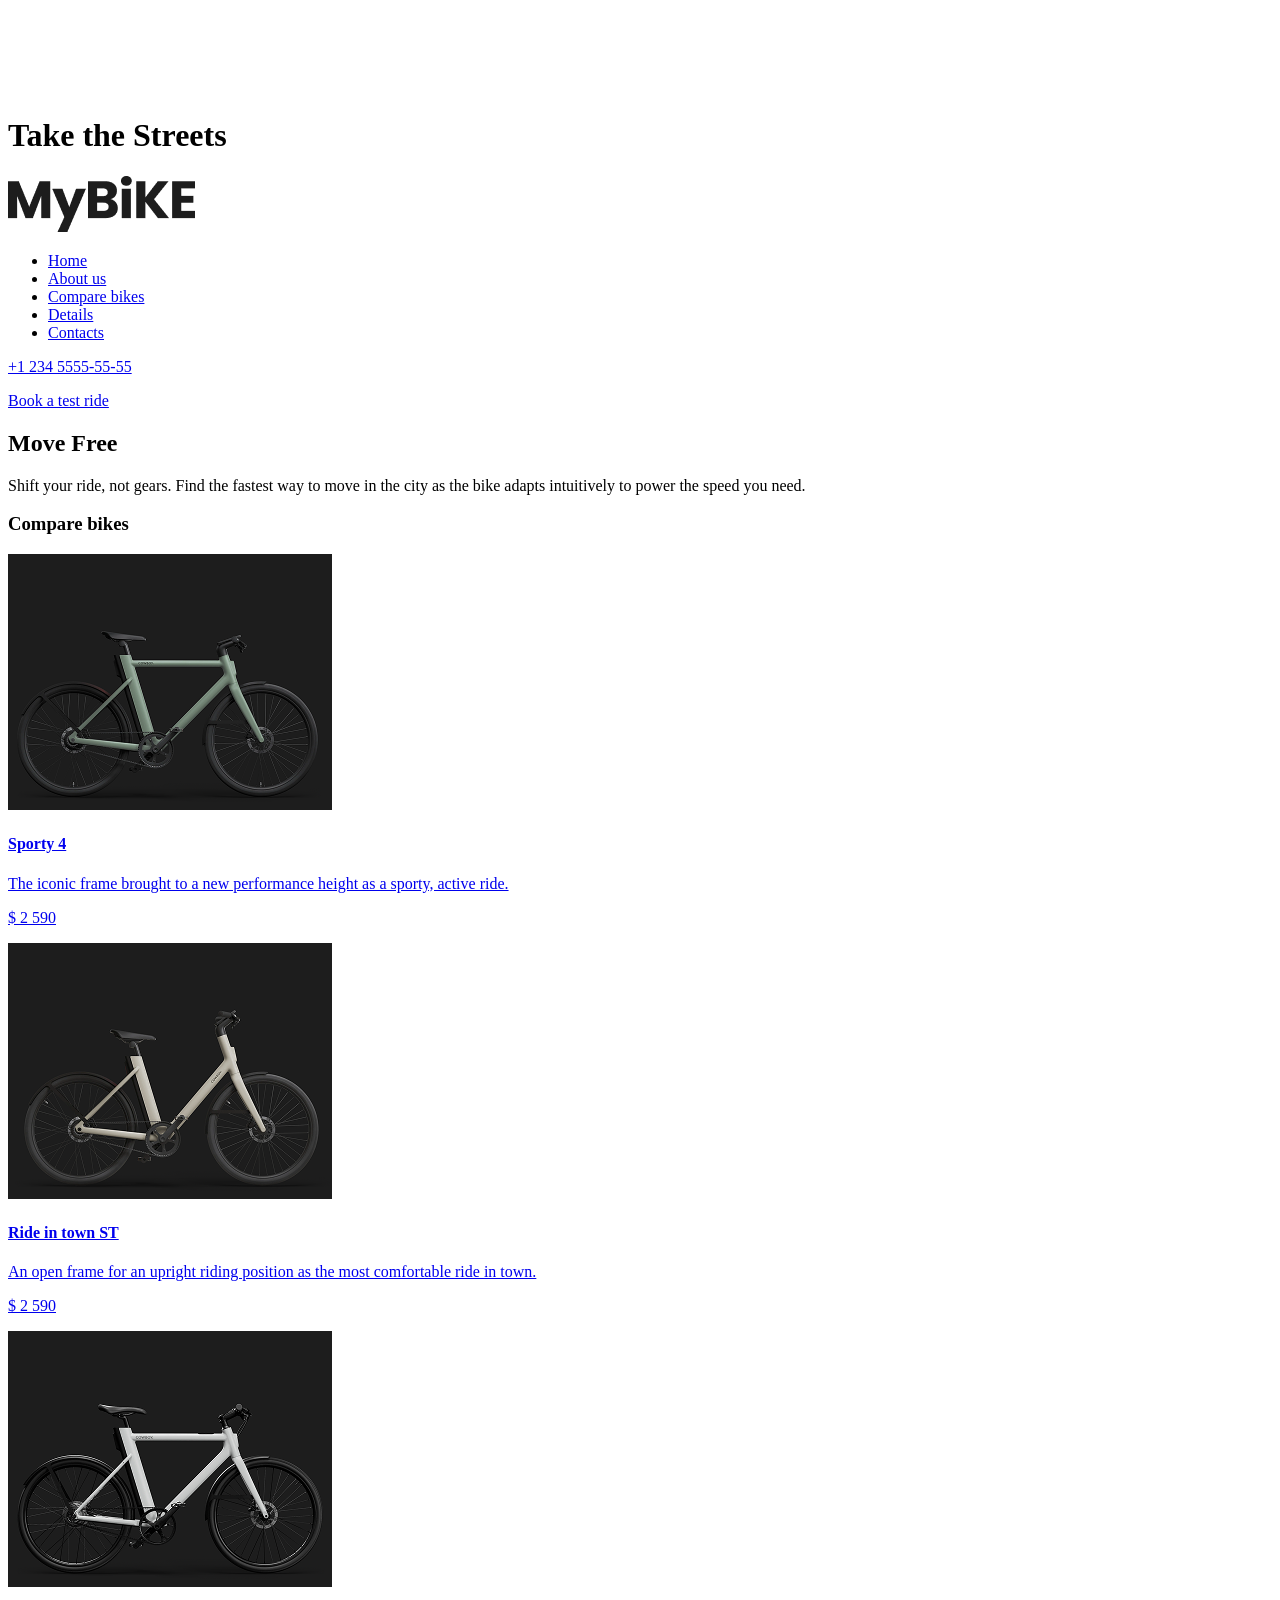
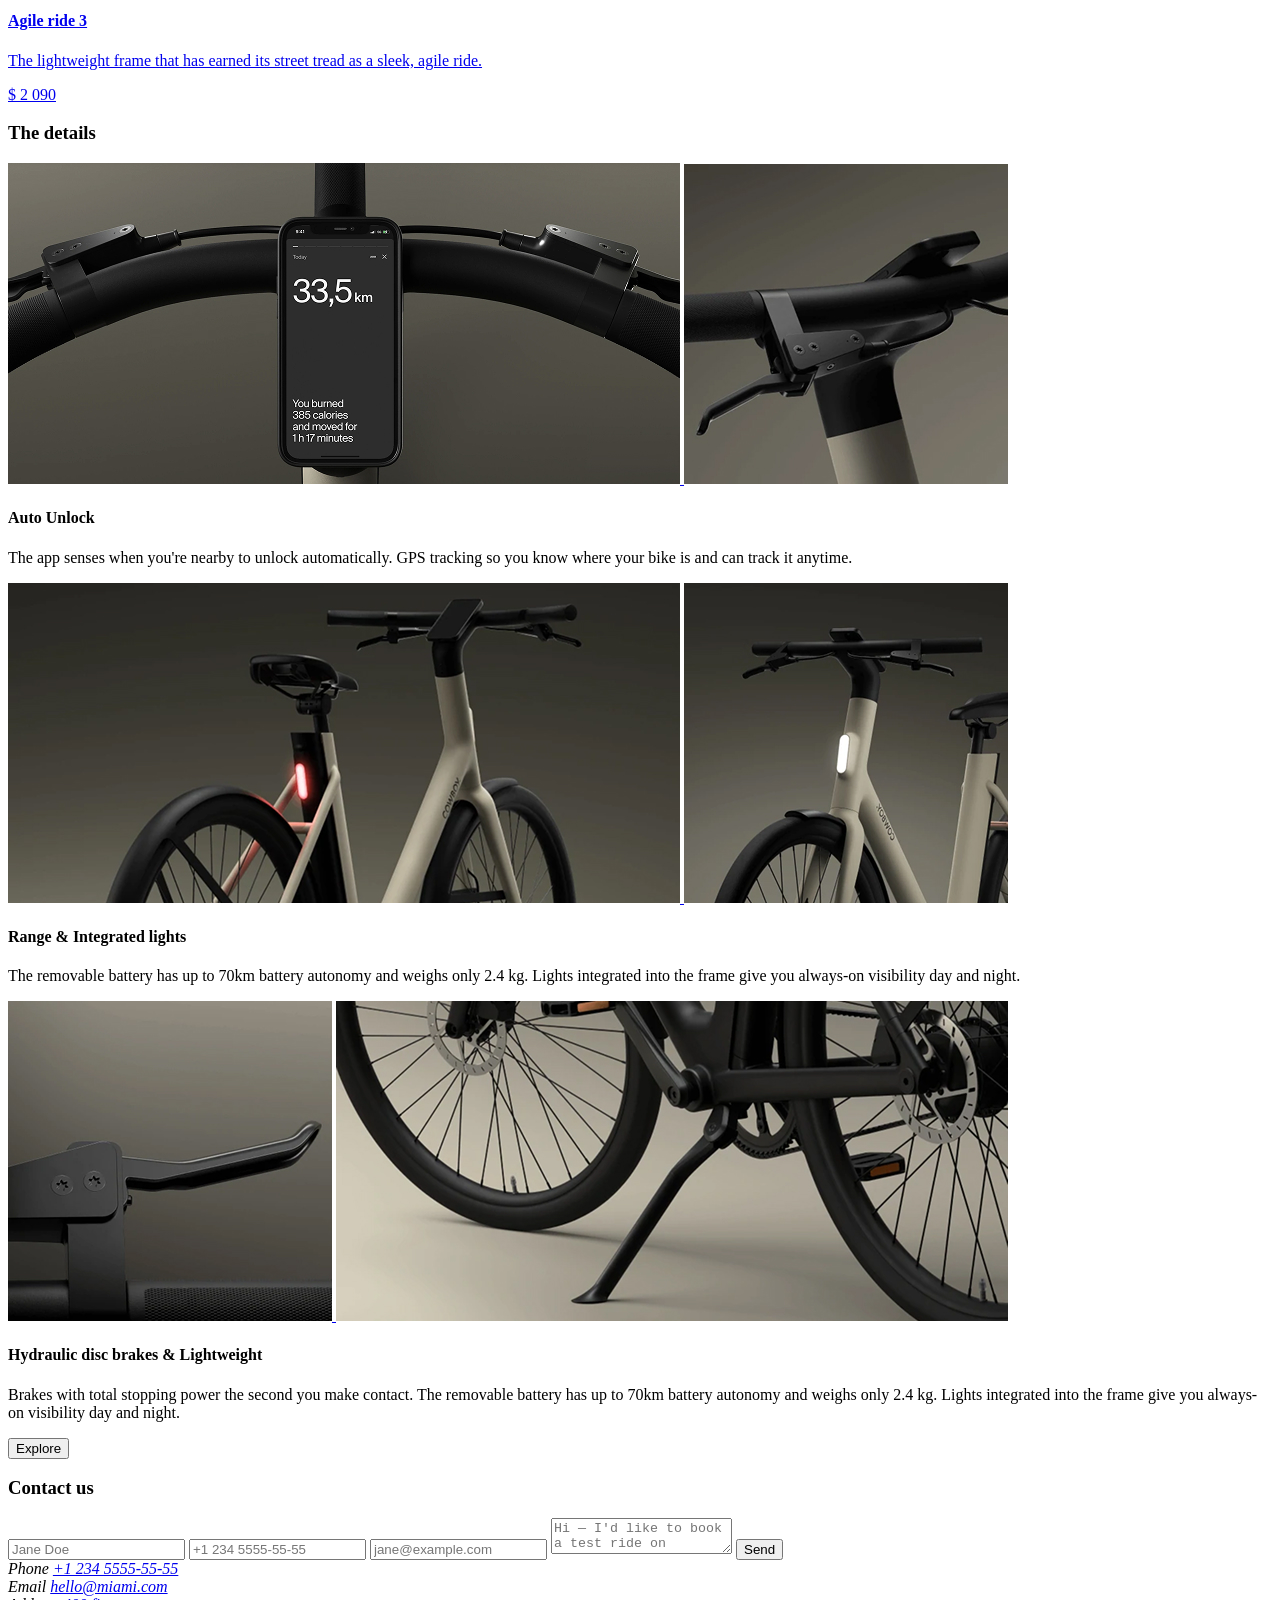
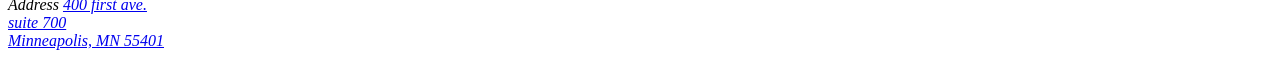
==== index.html @ b47b2619 "add task solution" ====
<!DOCTYPE html>
<html lang="en" class="page">
  <head>
    <meta charset="utf-8" />
    <meta name="viewport" content="width=device-width, initial-scale=1.0" />
    <title>Take the Streets</title>

    <!-- Use logo as favicon -->
    <link rel="icon" type="image/png" href="/src/images/Logo-white.8189baf0.png" />

    <link rel="preconnect" href="https://fonts.googleapis.com" />
    <!-- linthtml-disable-next-line attr-req-value -->
    <link rel="preconnect" href="https://fonts.gstatic.com">
    <link
      href="https://fonts.googleapis.com/css2?family=Poppins:wght@100;200;300;400;500;600;700;800;900&display=swap"
      rel="stylesheet"
    />

    <link rel="stylesheet" href="/src/styles/main.scss" />
    <script src="index.cabb280d.js" defer="defer"></script>
  </head>

  <body class="page__body page">
    <!-- linthtml-disable-next-line attr-req-value -->
    <a id="top" class="visually-hidden" href="#top" aria-hidden="true"></a>
    <!-- HEADER -->
    <header class="container container--full header">
      <nav class="header__nav">
        <!-- Logo links to top -->
        <a href="#top" class="header__logo" aria-label="Back to top">
          <img src="/src/images/Logo-white.8189baf0.png" alt="MyBike logo" />
        </a>

        <div class="header__nav--icons-container">
          <!-- phone icon is a real tel: link -->
          <a href="tel:+123455555555" class="call-icon" aria-label="Call us">
            <img src="/src/images/Icon-Phone-call.5781bd71.png" alt="Phone icon" />
          </a>
          <a href="#menu" class="burger" aria-label="Open menu">
            <span class="burger__line"></span>
            <span class="burger__line"></span>
            <span class="burger__line"></span>
          </a>
        </div>
      </nav>

      <h1 class="header__title">Take the Streets</h1>
    </header>

    <!-- MENU -->
    <aside class="page__menu" id="menu">
      <div class="container container--full menu">
        <!-- keep the top area sticky so the close icon stays visible -->
        <div class="menu__top">
          <nav class="menu__links">
            <!-- Logo links to top -->
            <a href="#top" class="header__logo" aria-label="Back to top">
              <img src="/src/images/Logo-black.a51d6128.png" alt="MyBike logo" />
            </a>
            <div class="nav__icons-container">
              <a href="#menu" class="close-icon" aria-label="Close menu">
                <span class="close-icon__line"></span>
                <span class="close-icon__line"></span>
              </a>
            </div>
          </nav>
        </div>

        <ul class="menu__list">
          <li class="menu__item"><a href="#top">Home</a></li>
          <li class="menu__item"><a href="#about-us">About us</a></li>
          <li class="menu__item"><a href="#compare">Compare bikes</a></li>
          <li class="menu__item"><a href="#details">Details</a></li>
          <li class="menu__item"><a href="#contacts">Contacts</a></li>
        </ul>

        <div class="menu__footer">
          <a href="tel:+123455555555">
            +1 234 5555-55-55
            <p>Book a test ride</p>
          </a>
        </div>
      </div>
    </aside>

    <!-- MAIN -->
    <main class="container main">
      <!-- ABOUT -->
      <section id="about-us" class="about-us">
        <h2 class="about-us__title title">Move Free</h2>
        <p class="about-us__description">
          Shift your ride, not gears. Find the fastest way to move in the city
          as the bike adapts intuitively to power the speed you need.
        </p>
      </section>

      <!-- COMPARE -->
      <section id="compare" class="compare">
        <h3 class="compare__title title">Compare bikes</h3>
        <div class="compare__cards-wrapper">
          <a href="#" class="bike-card">
            <picture>
              <source srcset="/src/images/green-l.3e4e5d70.png" media="(min-width: 1260px)" />
              <source srcset="/src/images/green-m.ffa774e2.png" media="(min-width: 744px)" />
              <img src="/src/images/green-s.284b7778.png" alt="Sporty 4 bike" class="bike-card__img" loading="lazy" />
            </picture>
            <h4 class="bike-card__title text-bold">Sporty 4</h4>
            <p class="bike-card__desc description">
              The iconic frame brought to a new performance height as a sporty, active ride.
            </p>
            <p class="bike-card__price text-bold">$ 2 590</p>
          </a>

          <a href="#" class="bike-card">
            <picture>
              <source srcset="/src/images/beige-l.a533271a.png" media="(min-width: 1260px)" />
              <source srcset="/src/images/beige-m.c6ccede0.png" media="(min-width: 744px)" />
              <img src="/src/images/beige-s.dd41e199.png" alt="Ride in town ST" class="bike-card__img" loading="lazy" />
            </picture>
            <h4 class="bike-card__title text-bold">Ride in town ST</h4>
            <p class="bike-card__desc description">
              An open frame for an upright riding position as the most comfortable ride in town.
            </p>
            <p class="bike-card__price text-bold">$ 2 590</p>
          </a>

          <a href="#" class="bike-card">
            <picture>
              <source srcset="/src/images/white-l.430005a4.png" media="(min-width: 1260px)" />
              <source srcset="/src/images/white-m.345a93c5.png" media="(min-width: 744px)" />
              <img src="/src/images/white-s.e80f0990.png" alt="Agile ride 3" class="bike-card__img" loading="lazy" />
            </picture>
            <h4 class="bike-card__title text-bold">Agile ride 3</h4>
            <p class="bike-card__desc description">
              The lightweight frame that has earned its street tread as a sleek, agile ride.
            </p>
            <p class="bike-card__price text-bold">$ 2 090</p>
          </a>
        </div>
      </section>

      <!-- DETAILS -->
      <section id="details" class="details">
        <h3 class="details__title title">The details</h3>
        <div class="details__card-wrapper">
          <div class="details__card">
            <div class="details__img-wrapper">
              <a href="#">
                <picture>
                  <source srcset="/src/images/l-l.e7ecd4b9.jpg" media="(min-width: 1260px)" />
                  <source srcset="/src/images/l-m.30052fd3.jpg" media="(min-width: 744px)" />
                  <img src="/src/images/l-s.9a2eb66e.jpg" alt="Auto Unlock left" class="details__img" loading="lazy" />
                </picture>
              </a>
              <a href="#">
                <picture>
                  <source srcset="/src/images/r-l.c9d01f91.jpg" media="(min-width: 1260px)" />
                  <source srcset="/src/images/r-m.52608378.jpg" media="(min-width: 744px)" />
                  <img src="/src/images/r-s.4fcba4ac.jpg" alt="Auto Unlock right" class="details__img" loading="lazy" />
                </picture>
              </a>
            </div>
            <h4 class="details-card__title text-bold">Auto Unlock</h4>
            <p class="description details-card__description">
              The app senses when you're nearby to unlock automatically. GPS tracking so you know where your bike is
              and can track it anytime.
            </p>
          </div>

          <div class="details__card">
            <div class="details__img-wrapper">
              <a href="#">
                <picture>
                  <source srcset="/src/images/l-l.c0097c03.jpg" media="(min-width: 1260px)" />
                  <source srcset="/src/images/l-m.e7f8dcd2.jpg" media="(min-width: 744px)" />
                  <img src="/src/images/l-s.1ec729f5.jpg" alt="Long Range left" class="details__img" loading="lazy" />
                </picture>
              </a>
              <a href="#">
                <picture>
                  <source srcset="/src/images/r-l.82987e85.jpg" media="(min-width: 1260px)" />
                  <source srcset="/src/images/r-m.a161e1e9.jpg" media="(min-width: 744px)" />
                  <img src="/src/images/r-s.d6ed8dc7.jpg" alt="Long Range right" class="details__img" loading="lazy" />
                </picture>
              </a>
            </div>
            <h4 class="details-card__title text-bold">Range & Integrated lights</h4>
            <p class="description details-card__description">
              The removable battery has up to 70km battery autonomy and weighs only 2.4 kg. Lights integrated into the
              frame give you always-on visibility day and night.
            </p>
          </div>

          <div class="details__card">
            <div class="details__img-wrapper">
              <a href="#">
                <picture>
                  <source srcset="/src/images/l-l.d4f07593.jpg" media="(min-width: 1260px)" />
                  <source srcset="/src/images/l-m.6411a736.jpg" media="(min-width: 744px)" />
                  <img src="/src/images/l-s.f6ddded8.jpg" alt="Smart Display left" class="details__img" loading="lazy" />
                </picture>
              </a>
              <a href="#">
                <picture>
                  <source srcset="/src/images/r-l.47457e02.jpg" media="(min-width: 1260px)" />
                  <source srcset="/src/images/r-m.fdb935fb.jpg" media="(min-width: 744px)" />
                  <img src="/src/images/r-s.b9ae83c0.jpg" alt="Smart Display right" class="details__img" loading="lazy" />
                </picture>
              </a>
            </div>
            <h4 class="details-card__title text-bold">Hydraulic disc brakes & Lightweight</h4>
            <p class="description details-card__description">
              Brakes with total stopping power the second you make contact. The removable battery has up to 70km battery
              autonomy and weighs only 2.4 kg. Lights integrated into the frame give you always-on visibility day and
              night.
            </p>
          </div>
        </div>

        <button class="btn details__button">Explore</button>
      </section>

      <!-- CONTACT -->
      <section id="contacts" class="contacts">
        <h3 class="contacts__title title">Contact us</h3>
        <div class="contacts__content-wrapper">
          <form class="contacts__form" onsubmit="this.reset(); return false;">
            <input type="text" name="name" placeholder="Jane Doe" class="contacts__input" autocomplete="name" required="required" />
            <input type="tel" name="phone" placeholder="+1 234 5555-55-55" class="contacts__input" autocomplete="tel" required="required" />
            <input type="email" name="email" placeholder="jane@example.com" class="contacts__input" autocomplete="email" required="required" />
            <textarea
              name="message"
              id="message"
              placeholder="Hi — I'd like to book a test ride on Saturday at 10am. (Add any details)"
              class="contacts__textarea"
              required="required"
            ></textarea>
            <button class="btn contacts__button">Send</button>
          </form>

          <address class="contacts__info">
            <div class="contacts__detail">
              <span class="contacts__label">Phone</span>
              <a class="contacts__value description" href="tel:+123455555555">+1 234 5555-55-55</a>
            </div>

            <div class="contacts__detail">
              <span class="contacts__label">Email</span>
              <a class="contacts__value description" href="mailto:hello@miami.com">hello@miami.com</a>
            </div>

            <div class="contacts__detail">
              <span class="contacts__label">Address</span>
              <a
                class="contacts__value description"
                href="https://www.google.com/maps/search/?api=1&query=400+first+ave+suite+700+Minneapolis+MN+55401"
                target="_blank"
                rel="noopener"
              >
                400 first ave.<br />
                suite 700<br />
                Minneapolis, MN 55401
              </a>
            </div>
          </address>
        </div>
      </section>
    </main>

    <footer class="footer"></footer>
  </body>
</html>
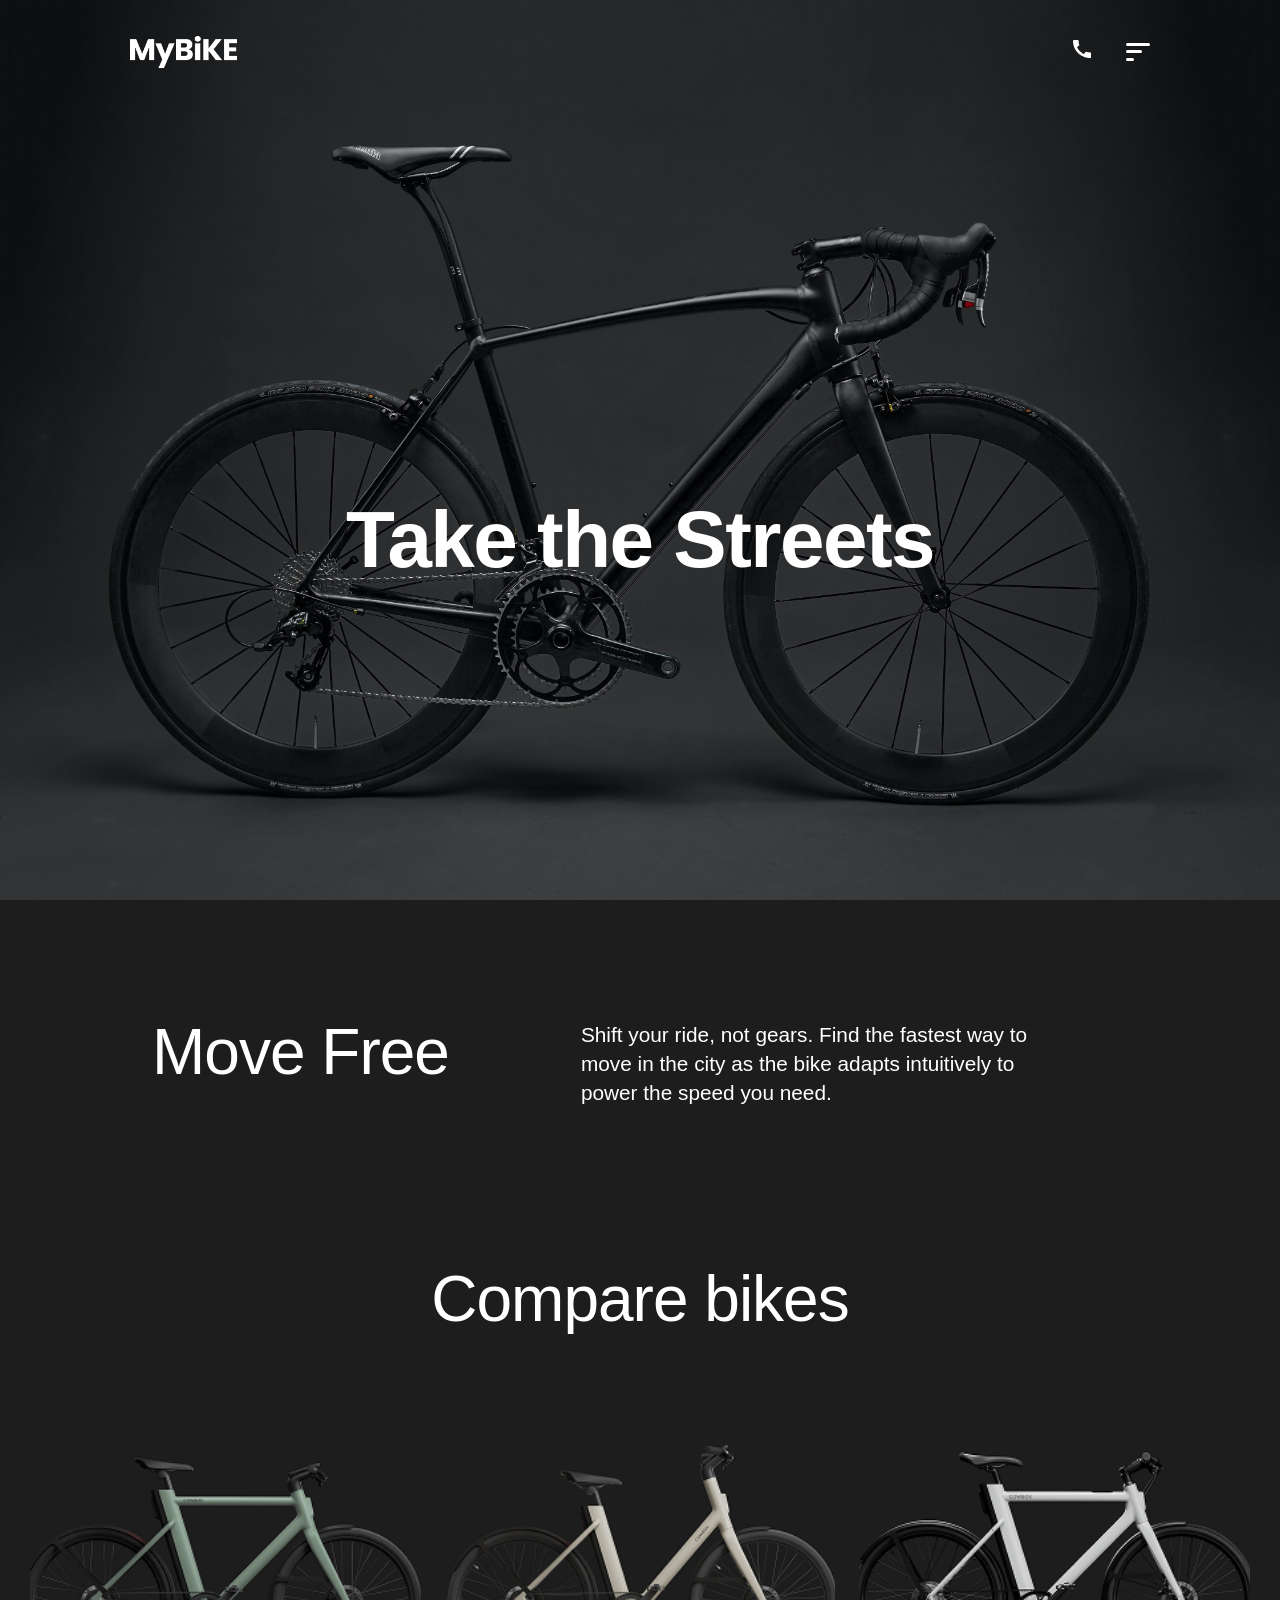
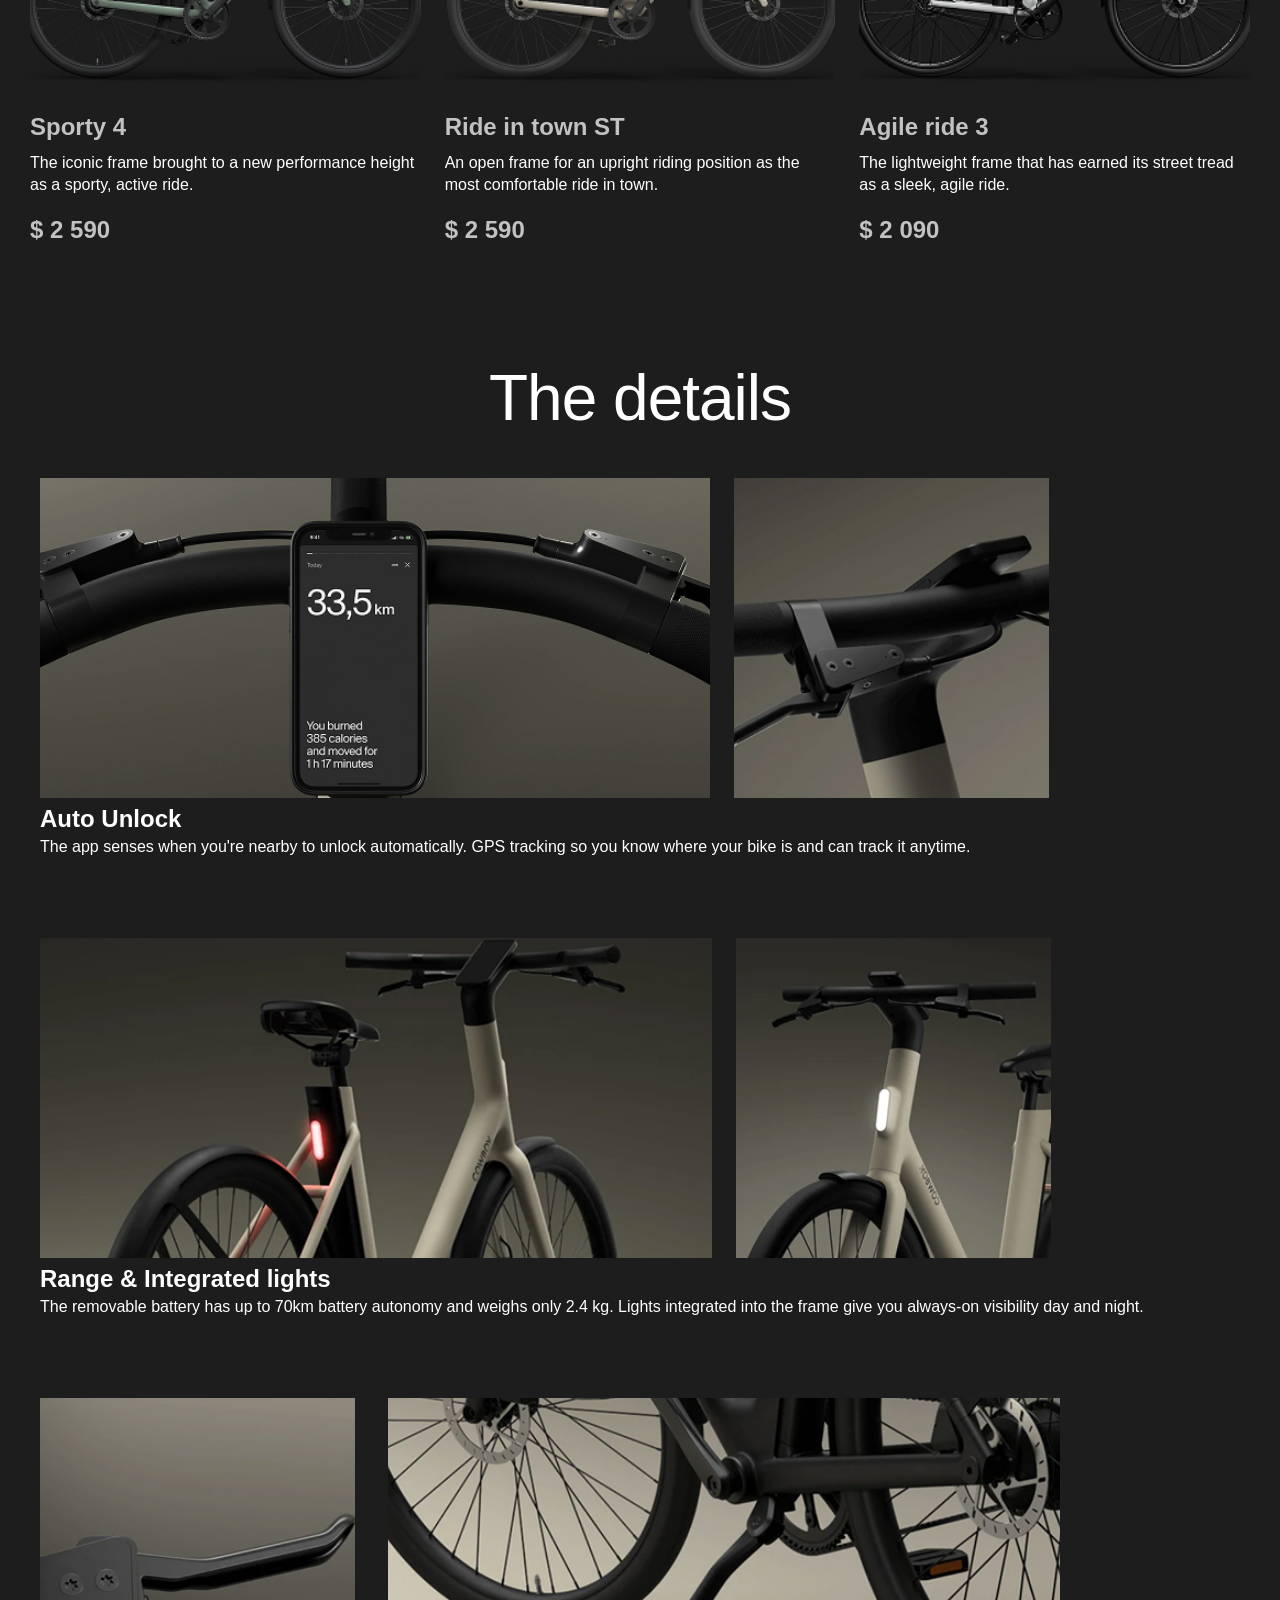
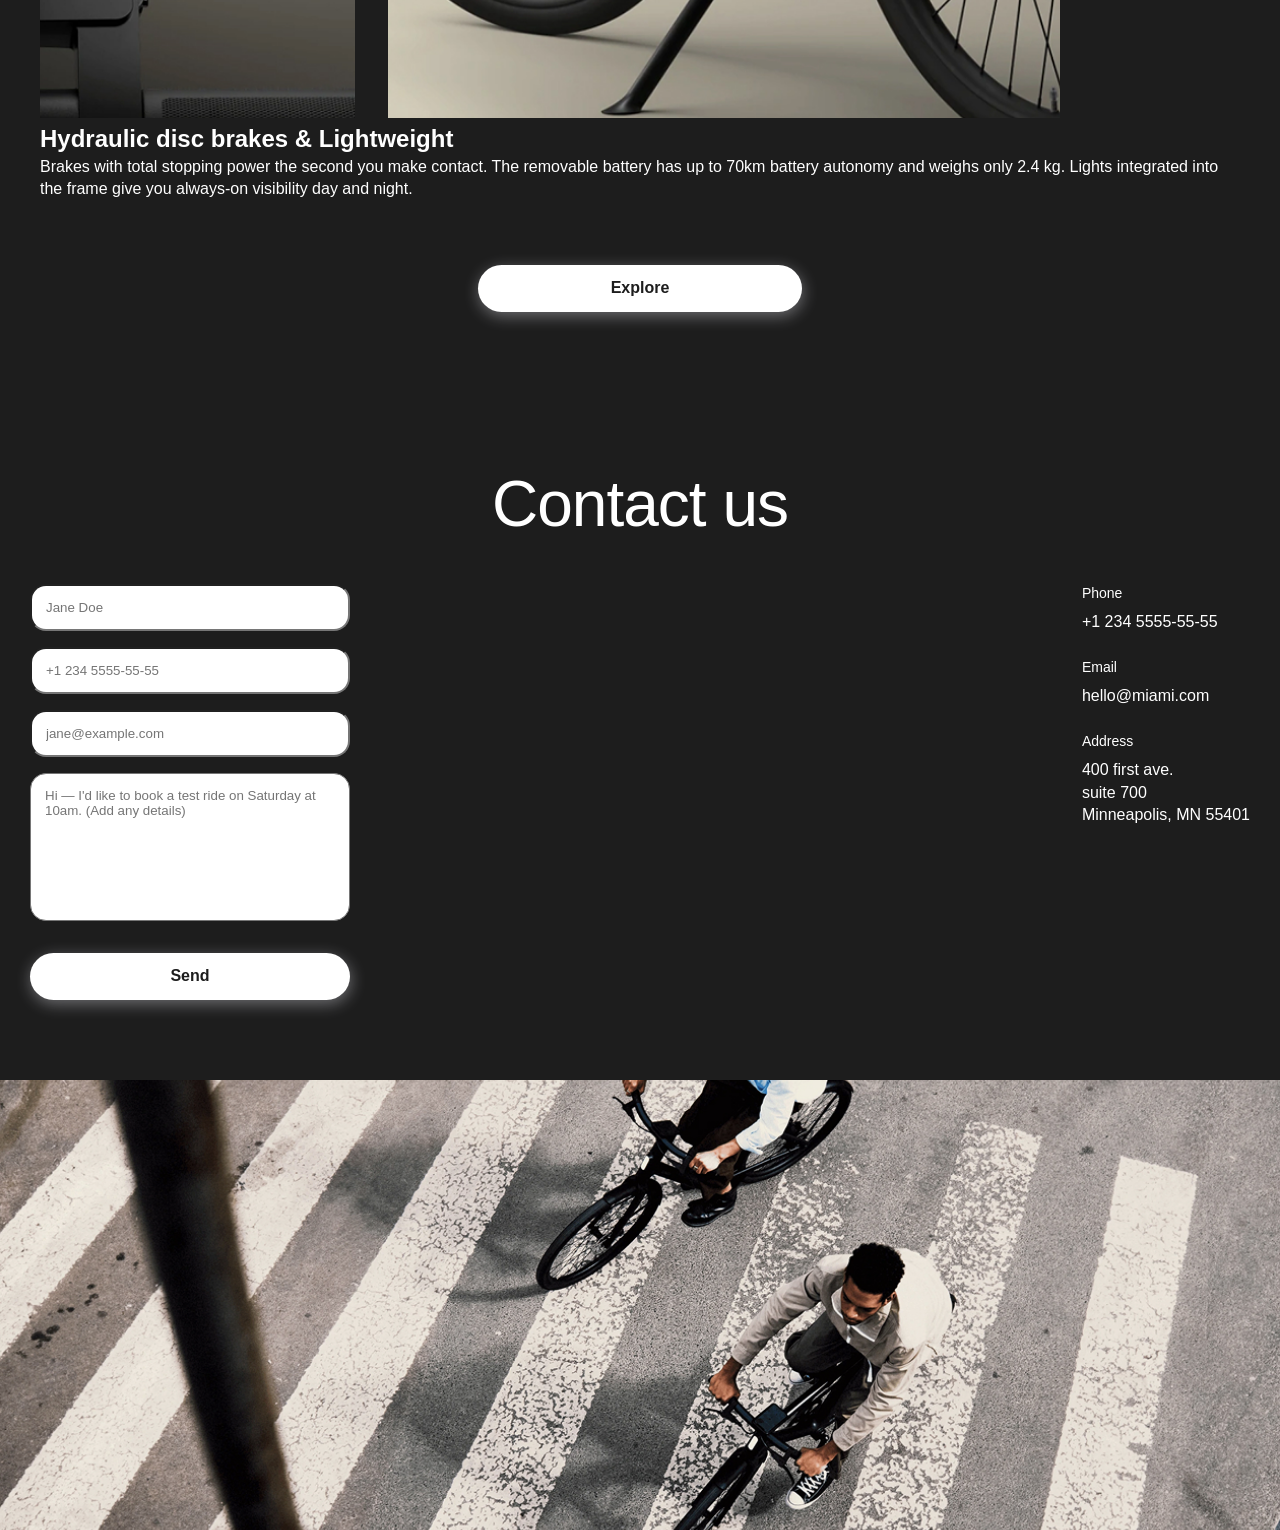
==== commit 2852a9c7: "make build" ====
--- a/index.html
+++ b/index.html
@@ -6,7 +6,7 @@
     <title>Take the Streets</title>
 
     <!-- Use logo as favicon -->
-    <link rel="icon" type="image/png" href="/src/images/Logo-white.8189baf0.png" />
+    <link rel="icon" type="image/png" href="/assets/Logo-white.8189baf0-DwuomBlh.png" />
 
     <link rel="preconnect" href="https://fonts.googleapis.com" />
     <!-- linthtml-disable-next-line attr-req-value -->
@@ -16,8 +16,8 @@
       rel="stylesheet"
     />
 
-    <link rel="stylesheet" href="/src/styles/main.scss" />
     <script src="index.cabb280d.js" defer="defer"></script>
+    <link rel="stylesheet" crossorigin href="/assets/index-Dx4KAiH5.css">
   </head>
 
   <body class="page__body page">
@@ -28,13 +28,13 @@
       <nav class="header__nav">
         <!-- Logo links to top -->
         <a href="#top" class="header__logo" aria-label="Back to top">
-          <img src="/src/images/Logo-white.8189baf0.png" alt="MyBike logo" />
+          <img src="[data-uri]" alt="MyBike logo" />
         </a>
 
         <div class="header__nav--icons-container">
           <!-- phone icon is a real tel: link -->
           <a href="tel:+123455555555" class="call-icon" aria-label="Call us">
-            <img src="/src/images/Icon-Phone-call.5781bd71.png" alt="Phone icon" />
+            <img src="[data-uri]" alt="Phone icon" />
           </a>
           <a href="#menu" class="burger" aria-label="Open menu">
             <span class="burger__line"></span>
@@ -55,7 +55,7 @@
           <nav class="menu__links">
             <!-- Logo links to top -->
             <a href="#top" class="header__logo" aria-label="Back to top">
-              <img src="/src/images/Logo-black.a51d6128.png" alt="MyBike logo" />
+              <img src="[data-uri]" alt="MyBike logo" />
             </a>
             <div class="nav__icons-container">
               <a href="#menu" class="close-icon" aria-label="Close menu">
@@ -100,9 +100,9 @@
         <div class="compare__cards-wrapper">
           <a href="#" class="bike-card">
             <picture>
-              <source srcset="/src/images/green-l.3e4e5d70.png" media="(min-width: 1260px)" />
-              <source srcset="/src/images/green-m.ffa774e2.png" media="(min-width: 744px)" />
-              <img src="/src/images/green-s.284b7778.png" alt="Sporty 4 bike" class="bike-card__img" loading="lazy" />
+              <source srcset="/assets/green-l.3e4e5d70-BwXU4-ey.png" media="(min-width: 1260px)" />
+              <source srcset="/assets/green-m.ffa774e2-DidKf_Zt.png" media="(min-width: 744px)" />
+              <img src="/assets/green-s.284b7778-B4d0socr.png" alt="Sporty 4 bike" class="bike-card__img" loading="lazy" />
             </picture>
             <h4 class="bike-card__title text-bold">Sporty 4</h4>
             <p class="bike-card__desc description">
@@ -113,9 +113,9 @@
 
           <a href="#" class="bike-card">
             <picture>
-              <source srcset="/src/images/beige-l.a533271a.png" media="(min-width: 1260px)" />
-              <source srcset="/src/images/beige-m.c6ccede0.png" media="(min-width: 744px)" />
-              <img src="/src/images/beige-s.dd41e199.png" alt="Ride in town ST" class="bike-card__img" loading="lazy" />
+              <source srcset="/assets/beige-l.a533271a-aJzOlD2n.png" media="(min-width: 1260px)" />
+              <source srcset="/assets/beige-m.c6ccede0-Dg7czG2N.png" media="(min-width: 744px)" />
+              <img src="/assets/beige-s.dd41e199-CZ4UHd2G.png" alt="Ride in town ST" class="bike-card__img" loading="lazy" />
             </picture>
             <h4 class="bike-card__title text-bold">Ride in town ST</h4>
             <p class="bike-card__desc description">
@@ -126,9 +126,9 @@
 
           <a href="#" class="bike-card">
             <picture>
-              <source srcset="/src/images/white-l.430005a4.png" media="(min-width: 1260px)" />
-              <source srcset="/src/images/white-m.345a93c5.png" media="(min-width: 744px)" />
-              <img src="/src/images/white-s.e80f0990.png" alt="Agile ride 3" class="bike-card__img" loading="lazy" />
+              <source srcset="/assets/white-l.430005a4-CkBQBDdR.png" media="(min-width: 1260px)" />
+              <source srcset="/assets/white-m.345a93c5-DFk1o0pM.png" media="(min-width: 744px)" />
+              <img src="/assets/white-s.e80f0990-CQCQ_o2s.png" alt="Agile ride 3" class="bike-card__img" loading="lazy" />
             </picture>
             <h4 class="bike-card__title text-bold">Agile ride 3</h4>
             <p class="bike-card__desc description">
@@ -147,16 +147,16 @@
             <div class="details__img-wrapper">
               <a href="#">
                 <picture>
-                  <source srcset="/src/images/l-l.e7ecd4b9.jpg" media="(min-width: 1260px)" />
-                  <source srcset="/src/images/l-m.30052fd3.jpg" media="(min-width: 744px)" />
-                  <img src="/src/images/l-s.9a2eb66e.jpg" alt="Auto Unlock left" class="details__img" loading="lazy" />
-                </picture>
-              </a>
-              <a href="#">
-                <picture>
-                  <source srcset="/src/images/r-l.c9d01f91.jpg" media="(min-width: 1260px)" />
-                  <source srcset="/src/images/r-m.52608378.jpg" media="(min-width: 744px)" />
-                  <img src="/src/images/r-s.4fcba4ac.jpg" alt="Auto Unlock right" class="details__img" loading="lazy" />
+                  <source srcset="/assets/l-l.e7ecd4b9-C51OznPf.jpg" media="(min-width: 1260px)" />
+                  <source srcset="/assets/l-m.30052fd3-DTLwUwKV.jpg" media="(min-width: 744px)" />
+                  <img src="/assets/l-s.9a2eb66e-Buti6agw.jpg" alt="Auto Unlock left" class="details__img" loading="lazy" />
+                </picture>
+              </a>
+              <a href="#">
+                <picture>
+                  <source srcset="/assets/r-l.c9d01f91-CRH9DJMz.jpg" media="(min-width: 1260px)" />
+                  <source srcset="/assets/r-m.52608378-B4g2BSRL.jpg" media="(min-width: 744px)" />
+                  <img src="/assets/r-s.4fcba4ac-CspMtP2a.jpg" alt="Auto Unlock right" class="details__img" loading="lazy" />
                 </picture>
               </a>
             </div>
@@ -171,16 +171,16 @@
             <div class="details__img-wrapper">
               <a href="#">
                 <picture>
-                  <source srcset="/src/images/l-l.c0097c03.jpg" media="(min-width: 1260px)" />
-                  <source srcset="/src/images/l-m.e7f8dcd2.jpg" media="(min-width: 744px)" />
-                  <img src="/src/images/l-s.1ec729f5.jpg" alt="Long Range left" class="details__img" loading="lazy" />
-                </picture>
-              </a>
-              <a href="#">
-                <picture>
-                  <source srcset="/src/images/r-l.82987e85.jpg" media="(min-width: 1260px)" />
-                  <source srcset="/src/images/r-m.a161e1e9.jpg" media="(min-width: 744px)" />
-                  <img src="/src/images/r-s.d6ed8dc7.jpg" alt="Long Range right" class="details__img" loading="lazy" />
+                  <source srcset="/assets/l-l.c0097c03-DfAnAPbW.jpg" media="(min-width: 1260px)" />
+                  <source srcset="/assets/l-m.e7f8dcd2-DS3PjnbQ.jpg" media="(min-width: 744px)" />
+                  <img src="/assets/l-s.1ec729f5-D1Kcceaj.jpg" alt="Long Range left" class="details__img" loading="lazy" />
+                </picture>
+              </a>
+              <a href="#">
+                <picture>
+                  <source srcset="/assets/r-l.82987e85-CFfpiCXP.jpg" media="(min-width: 1260px)" />
+                  <source srcset="/assets/r-m.a161e1e9-Dp4WGh8D.jpg" media="(min-width: 744px)" />
+                  <img src="/assets/r-s.d6ed8dc7-DHje3WTY.jpg" alt="Long Range right" class="details__img" loading="lazy" />
                 </picture>
               </a>
             </div>
@@ -195,16 +195,16 @@
             <div class="details__img-wrapper">
               <a href="#">
                 <picture>
-                  <source srcset="/src/images/l-l.d4f07593.jpg" media="(min-width: 1260px)" />
-                  <source srcset="/src/images/l-m.6411a736.jpg" media="(min-width: 744px)" />
-                  <img src="/src/images/l-s.f6ddded8.jpg" alt="Smart Display left" class="details__img" loading="lazy" />
-                </picture>
-              </a>
-              <a href="#">
-                <picture>
-                  <source srcset="/src/images/r-l.47457e02.jpg" media="(min-width: 1260px)" />
-                  <source srcset="/src/images/r-m.fdb935fb.jpg" media="(min-width: 744px)" />
-                  <img src="/src/images/r-s.b9ae83c0.jpg" alt="Smart Display right" class="details__img" loading="lazy" />
+                  <source srcset="/assets/l-l.d4f07593-CTdfDUtO.jpg" media="(min-width: 1260px)" />
+                  <source srcset="/assets/l-m.6411a736-2pxFk0FA.jpg" media="(min-width: 744px)" />
+                  <img src="/assets/l-s.f6ddded8-DY3t321i.jpg" alt="Smart Display left" class="details__img" loading="lazy" />
+                </picture>
+              </a>
+              <a href="#">
+                <picture>
+                  <source srcset="/assets/r-l.47457e02-CfkVHzMh.jpg" media="(min-width: 1260px)" />
+                  <source srcset="/assets/r-m.fdb935fb-D7Nbn9kO.jpg" media="(min-width: 744px)" />
+                  <img src="/assets/r-s.b9ae83c0-DAg665ND.jpg" alt="Smart Display right" class="details__img" loading="lazy" />
                 </picture>
               </a>
             </div>
--- a/assets/index-Dx4KAiH5.css
+++ b/assets/index-Dx4KAiH5.css
@@ -0,0 +1 @@
+*{box-sizing:border-box}html,body,h1,h2,h3,h4,h5,h6,ol,ul,li,p{margin:0;padding:0;list-style:none}html{scroll-behavior:smooth}body{color:#fff;background-color:#1d1d1d;display:flex;flex-direction:column;align-items:center;width:100%;font-family:Poppins,sans-serif;line-height:140%;overflow-x:hidden}a{color:#c2c2c2;text-decoration:none;transition:all .2s ease-in-out}a:hover{color:#fff}.title{letter-spacing:-1px;color:#fff;white-space:nowrap;font-size:2rem;font-weight:500;line-height:1}@media (min-width: 744px){.title{font-size:3rem}}@media (min-width: 1260px){.title{font-size:4rem}}.description{color:#fff;font-size:1rem;font-weight:400;line-height:140%}.text-bold{font-size:1.5rem;font-weight:700;line-height:140%}.btn{color:#1d1d1d;cursor:pointer;background-color:#fff;border:none;border-radius:40px;outline:none;padding:14.5px 0;font-family:inherit;font-size:1rem;font-weight:700;transition:all .2s ease-in-out;box-shadow:1px 4px 16px #e8e8f066}.burger{cursor:pointer;display:flex;flex-direction:column;justify-content:space-between;width:24px;height:18px;transition:all .2s ease-in-out}.burger__line{display:block;width:100%;height:3px;border-radius:3px;background-color:#fff;transition:all .2s ease-in-out}.burger__line:nth-child(2){width:66%}.burger__line:nth-child(3){width:33%}.close-icon{cursor:pointer;width:28px;height:28px;transition:transform .2s ease-in-out;display:block;position:relative;transform:rotate(90deg)}.close-icon__line{position:absolute;top:50%;left:0;transform-origin:50%;width:100%;height:3px;border-radius:3px;background-color:#1d1d1d}.close-icon__line:first-child{transform:translateY(-50%) rotate(45deg)}.close-icon__line:nth-child(2){transform:translateY(-50%) rotate(-45deg)}picture>img,a picture>img{transition:all .2s ease-in-out}a picture>img{transform:scale(1.1)}.bike-card,.details__img-wrapper>a{display:block;overflow:hidden}.header{width:100%;height:100vh;background-image:url(/assets/bike-bg-big.84d2f7c0-DlipdbDu.jpg);background-position:center center;background-repeat:no-repeat;background-size:cover;position:relative;display:flex;flex-direction:column;justify-content:space-between;z-index:1}@media (max-width: 744px){.header{background-image:url(/assets/bike-bg-744.e8aed2ec-Ds0q7oZJ.jpg)}}@media (max-width: 480px){.header{background-image:url(/src/images/bike-bg-320.jpg)}}.header__nav{display:flex;justify-content:space-between;align-items:center;padding:24px 20px;width:100%;max-width:1260px;margin:0 auto;z-index:2;position:relative}@media (min-width: 1260px){.header__nav{padding:36px 120px;position:fixed;top:0;left:0;right:0;background:transparent}}.header__logo{display:flex;align-items:center;justify-content:center}.header__logo img{width:auto;height:32px}@media (max-width: 744px){.header__logo img{height:28px}}.header__nav--icons-container{display:flex;align-items:center;gap:32px}@media (max-width: 576px){.header__nav--icons-container{gap:20px}}.header .call-icon{position:relative}.header .call-icon:before{content:"+1 234 555-55-55";position:absolute;left:-140px;top:6px;color:#fff;font-size:12px;font-weight:700;opacity:0;white-space:nowrap;transition:opacity .2s ease-in-out}.header .call-icon:hover:before{opacity:1}@media (max-width: 744px){.header .call-icon:hover:before{opacity:0}}.header__title{color:#fff;letter-spacing:-1.5px;text-align:center;font-size:80px;font-weight:700;position:absolute;top:60%;left:50%;transform:translate(-50%,-50%);white-space:nowrap}@media (max-width: 744px){.header__title{font-size:64px;top:65%}}@media (max-width: 560px){.header__title{font-size:36px;top:70%}}.page__menu{z-index:10;opacity:0;pointer-events:none;transition:all .2s ease-in-out;position:fixed;top:0;left:0;right:0}.page__menu.active{opacity:1;pointer-events:all}.page__menu .menu{color:#1d1d1d;text-transform:uppercase;background-color:#c2c2c2;height:100vh;margin:0 auto;overflow:auto;padding:24px 20px}.page__menu .menu__links{display:flex;justify-content:space-between;align-items:center;position:sticky;top:0;z-index:1;background-color:#e5e5e5}.page__menu .menu__list{margin:48px 0 40px}.page__menu .menu__item{margin-bottom:32px}.page__menu .menu__item a{color:#1d1d1d;font-size:22px;font-weight:600;position:relative;transition:all .2s ease-in-out}.page__menu .menu__item a:before{content:"";opacity:0;background-color:#1d1d1d;width:0;height:1px;position:absolute;bottom:-8px;left:0;transition:all .2s ease-in-out}.page__menu .menu__item a:hover:before{opacity:1;width:100%}.page__menu .menu__footer a{font-size:16px;transition:opacity .2s ease-in-out}.page__menu .menu__footer a:hover{opacity:.8}.page__menu .menu__footer a p{border-bottom:1px solid #1d1d1d;margin-top:16px;padding-bottom:5px;font-size:12px;font-weight:600;display:inline-block}.about-us{display:flex;flex-direction:column;gap:32px;margin:80px 0 0;padding:0 20px;max-width:1260px;justify-content:flex-start}@media (min-width: 744px){.about-us{flex-direction:row;margin-top:120px}}.about-us__title{flex:0 0 10%;margin-left:10%}.about-us__description{flex:0 0 90%;font-size:1.3rem;font-weight:500;line-height:140%;max-width:480px;margin-left:100px}.compare{display:flex;flex-direction:column;align-items:center;text-align:left;gap:40px;margin:120px auto 0;padding:0 20px;max-width:1260px}@media (min-width: 1260px){.compare{margin-top:160px}}.compare__cards-wrapper{display:flex;flex-direction:column;gap:40px;width:100%}@media (min-width: 1260px){.compare__cards-wrapper{flex-direction:row;justify-content:center;gap:24px}}.compare .bike-card{display:flex;flex-direction:column;width:100%;max-width:392px;margin:0 auto}.compare .bike-card__img{width:100%;margin-bottom:1.5rem;transition:all .2s ease-in-out}.compare .bike-card__title{margin-bottom:.5rem}.compare .bike-card__desc{margin-bottom:1rem}.compare .bike-card__price{font-weight:700;text-align:left}.details{margin:120px auto 0;padding:0 20px;max-width:1440px;width:100%;display:flex;flex-direction:column;align-items:center}.details__title{text-align:center;margin-bottom:48px}.details__card-wrapper{width:100%;max-width:1200px;display:flex;flex-direction:column;gap:80px;margin:0 auto}.details__card{display:flex;flex-direction:column;width:100%;max-width:1200px;margin:0 auto}.details__card .details__img-wrapper{display:flex;flex-wrap:nowrap;gap:24px;width:100%;align-items:flex-start;justify-content:flex-start;overflow-x:auto;-webkit-overflow-scrolling:touch;padding-bottom:4px}.details__card .details__img{flex:0 0 auto;height:320px;width:auto;min-width:140px;max-width:calc(100% - 24px);object-fit:cover;display:block;border-radius:6px;transition:all .2s ease-in-out}@media (max-width: 768px){.details__card .details__img{height:220px;min-width:120px;max-width:none}}.details__button{width:278px;margin:64px auto 0;display:block}@media (min-width: 744px){.details__button{width:392px}}@media (min-width: 1260px){.details__button{width:324px}}.contacts{margin:160px auto 80px;padding:0 20px;max-width:1260px}.contacts__title{text-align:center;margin-bottom:48px}.contacts__content-wrapper{display:flex;flex-direction:column;align-items:center;gap:40px}@media (min-width: 744px){.contacts__content-wrapper{flex-direction:row;justify-content:space-between;align-items:flex-start;gap:80px}}.contacts__form{display:flex;flex-direction:column;align-items:center;gap:16px;width:100%;max-width:320px}.contacts__form input,.contacts__form textarea{width:100%;padding:14px;border-radius:16px;font-family:inherit}.contacts__form textarea{resize:none;height:148px}.contacts__form .contacts__button{width:100%;margin-top:1rem}.contacts__info{display:flex;flex-direction:column;gap:24px;font-style:normal}.contacts__info .contacts__detail .contacts__label{margin-bottom:8px;font-size:14px;font-weight:400;line-height:140%;display:block}.contacts__info .contacts__detail .contacts__value{text-decoration:none;transition:color .2s ease-in-out}.contacts__info .contacts__detail .contacts__value:hover{color:#c2c2c2}.footer{background-image:url(/assets/f-l.5733f50f-P9TNXRLU.jpg);background-position:center right;background-repeat:no-repeat;background-size:cover;width:100%;min-height:50vh;position:relative;bottom:0;left:0}
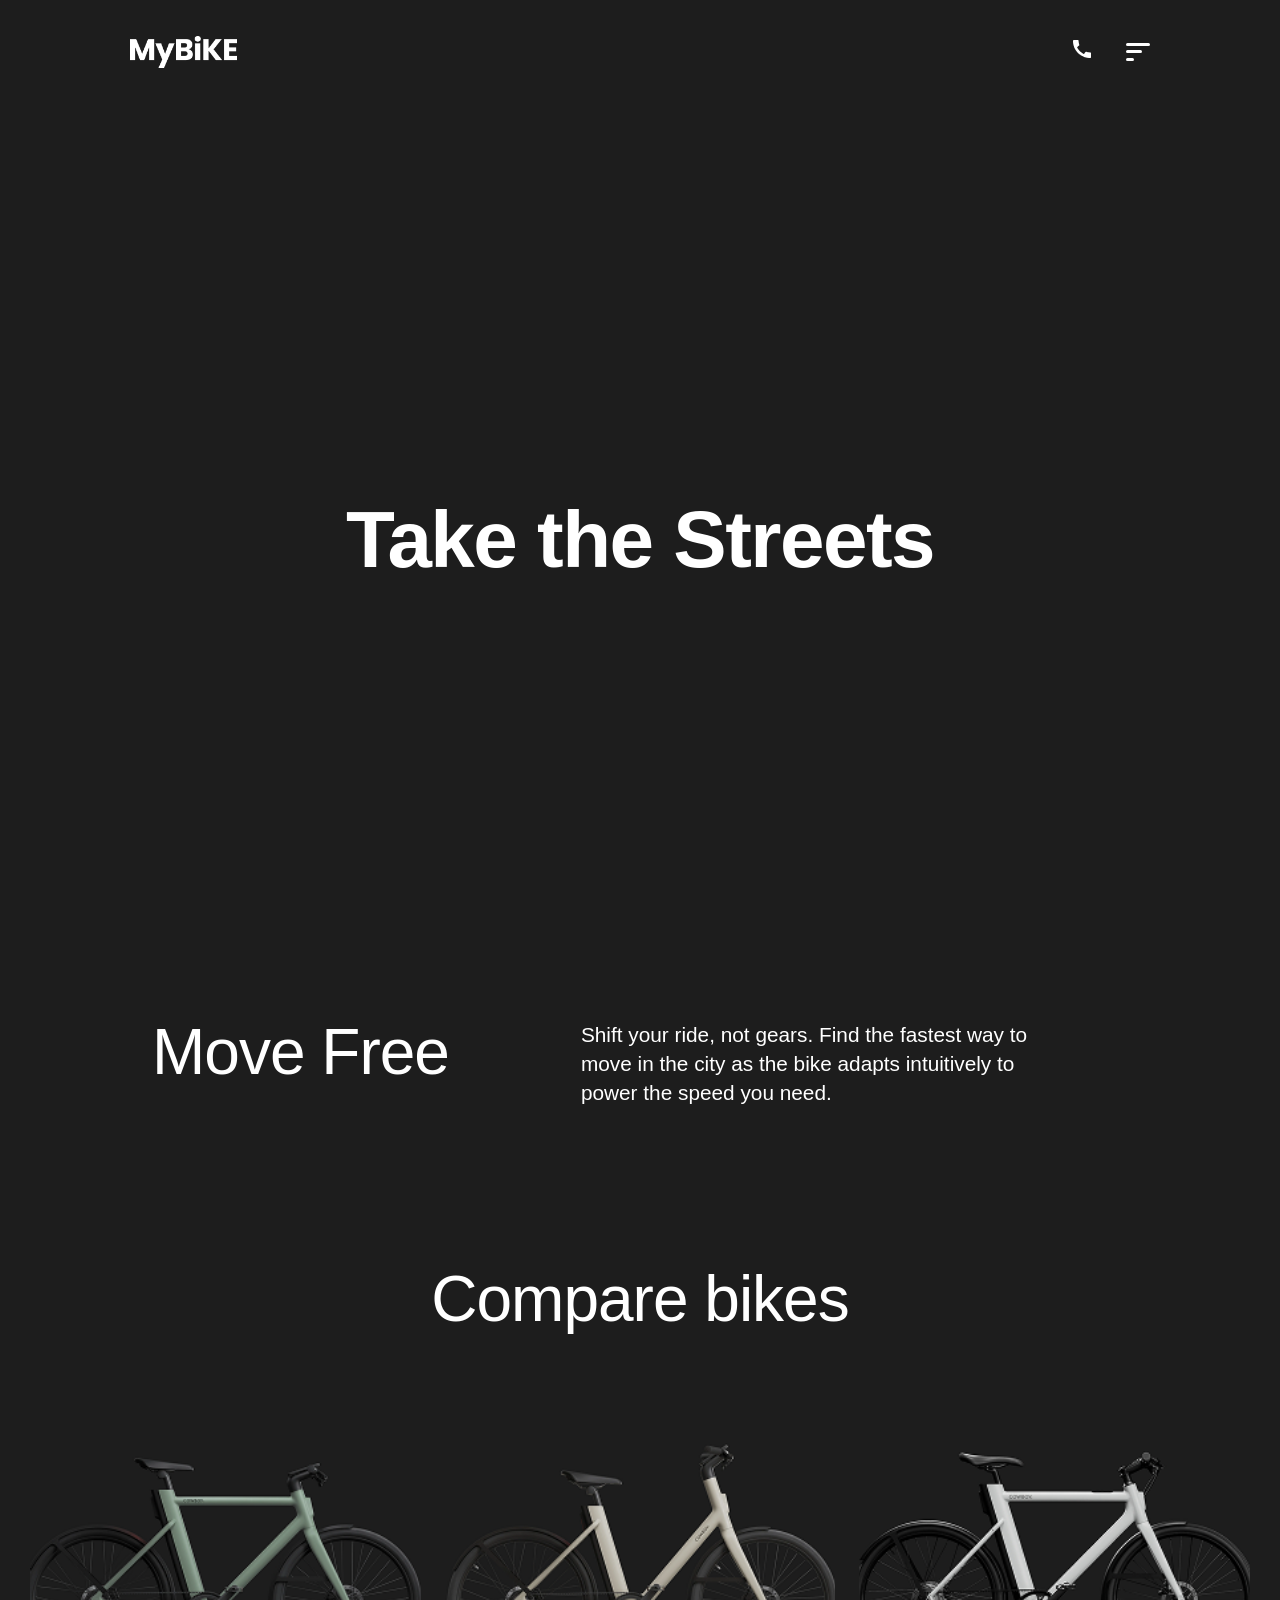
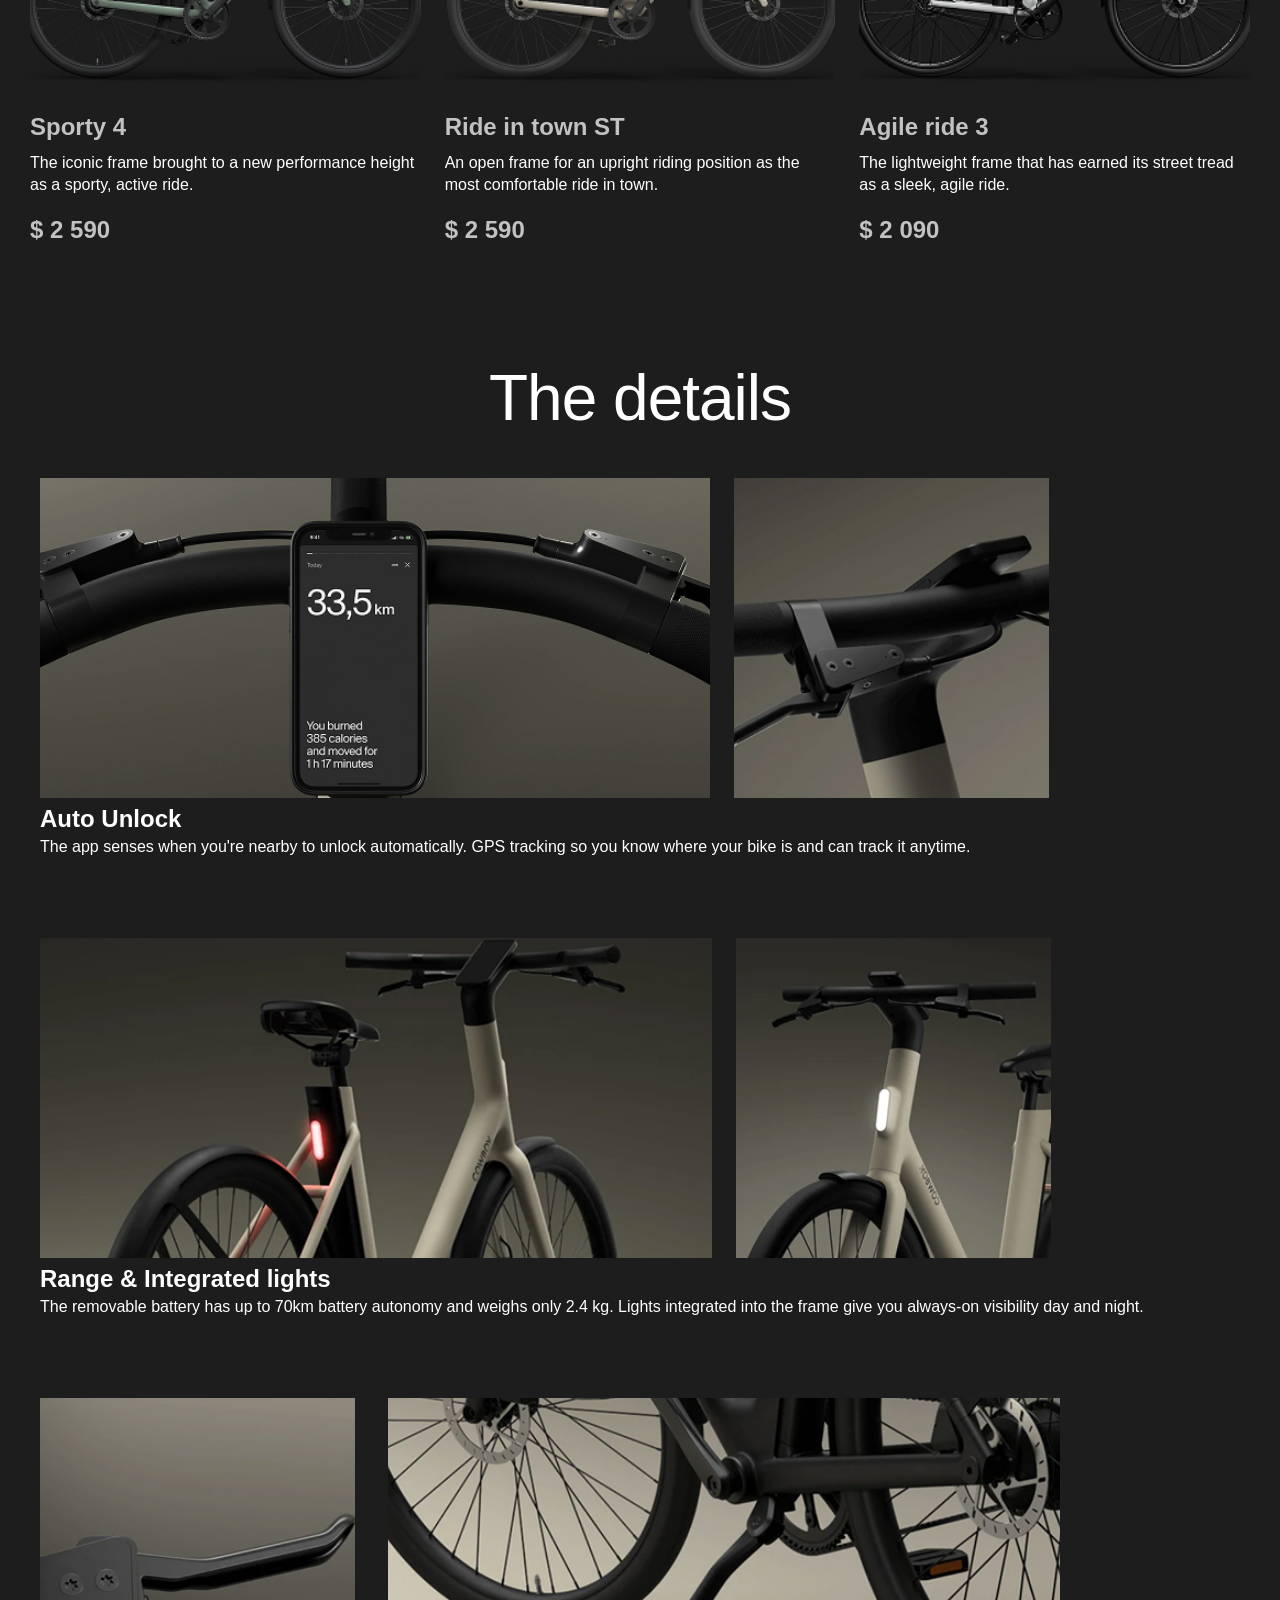
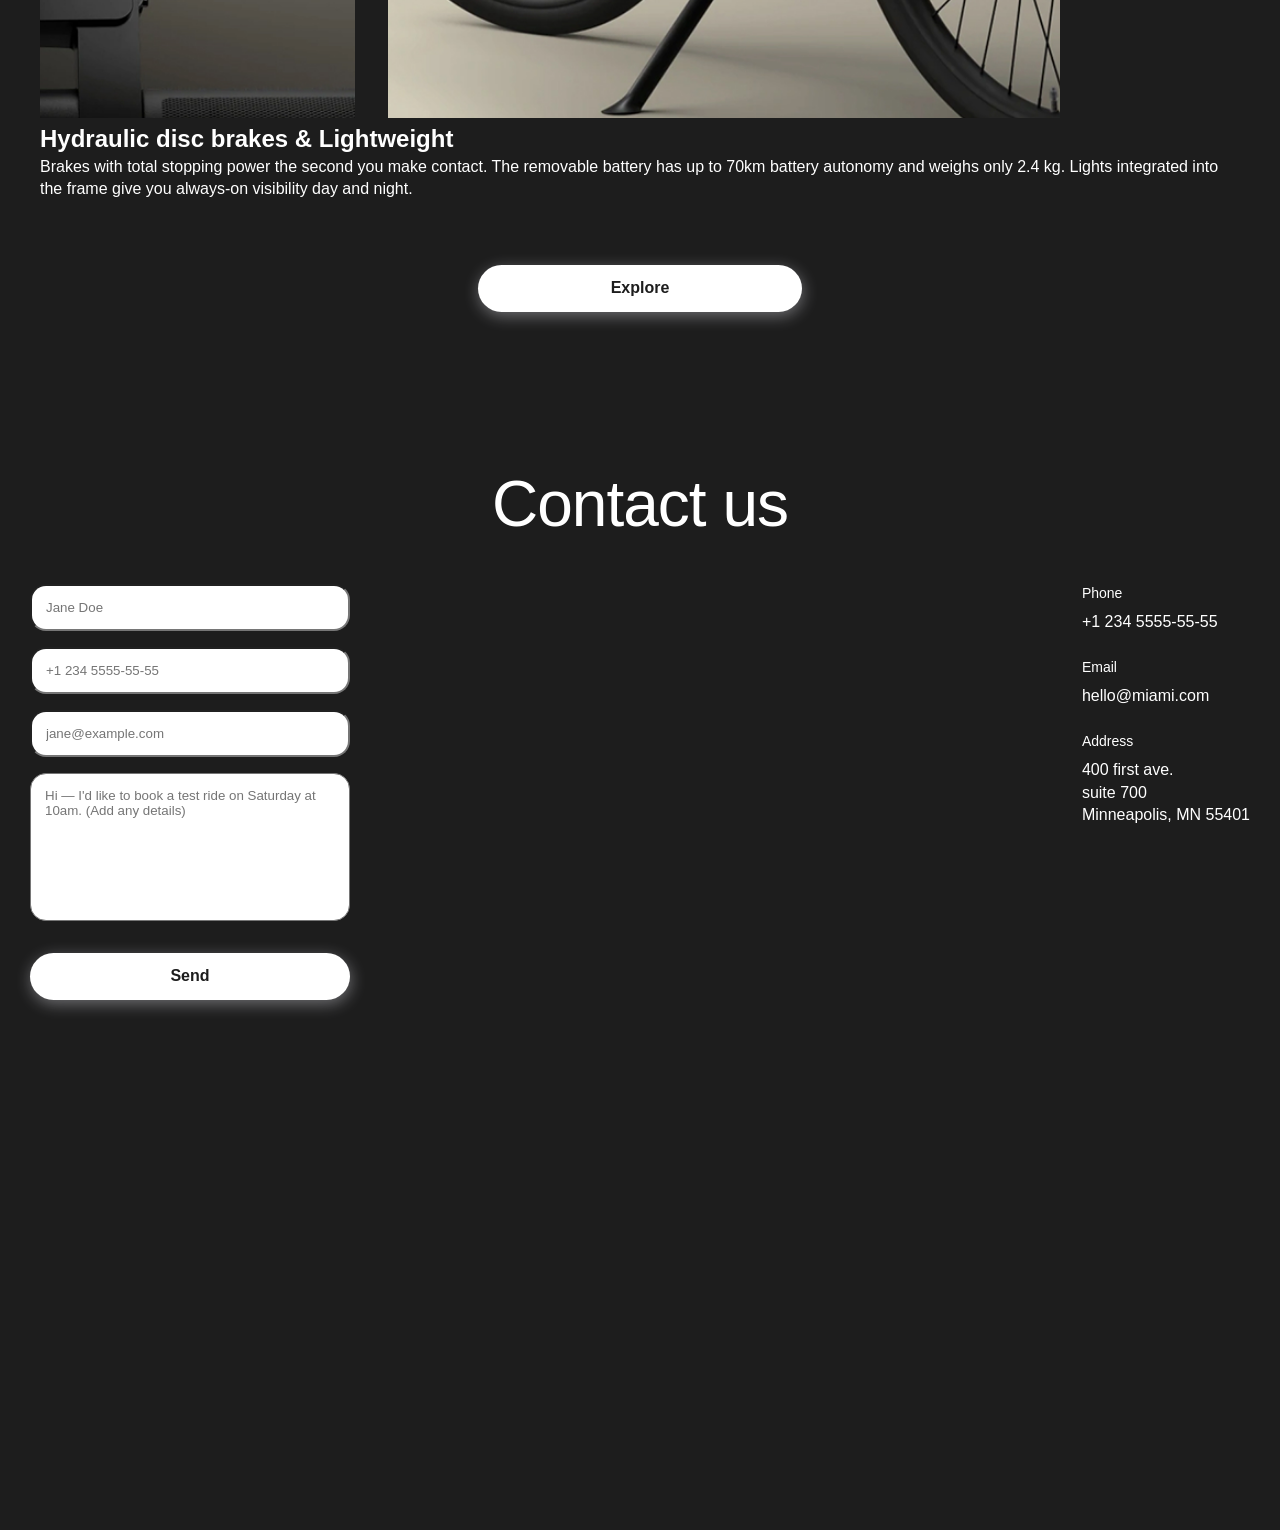
==== commit 1ed00f6b: "Add js and image links" ====
--- a/index.html
+++ b/index.html
@@ -6,7 +6,7 @@
     <title>Take the Streets</title>
 
     <!-- Use logo as favicon -->
-    <link rel="icon" type="image/png" href="/assets/Logo-white.8189baf0-DwuomBlh.png" />
+    <link rel="icon" type="image/png" href="src/images/Logo-white.8189baf0.png" />
 
     <link rel="preconnect" href="https://fonts.googleapis.com" />
     <!-- linthtml-disable-next-line attr-req-value -->
@@ -16,8 +16,8 @@
       rel="stylesheet"
     />
 
-    <script src="index.cabb280d.js" defer="defer"></script>
-    <link rel="stylesheet" crossorigin href="/assets/index-Dx4KAiH5.css">
+    <link rel="stylesheet" href="src/styles/main.css">
+    <script src="src/scripts/main.js" defer="defer"></script>
   </head>
 
   <body class="page__body page">
@@ -28,13 +28,13 @@
       <nav class="header__nav">
         <!-- Logo links to top -->
         <a href="#top" class="header__logo" aria-label="Back to top">
-          <img src="[data-uri]" alt="MyBike logo" />
+          <img src="src/images/Logo-white.8189baf0.png" alt="MyBike logo" />
         </a>
 
         <div class="header__nav--icons-container">
           <!-- phone icon is a real tel: link -->
           <a href="tel:+123455555555" class="call-icon" aria-label="Call us">
-            <img src="[data-uri]" alt="Phone icon" />
+            <img src="src/images/Icon-Phone-call.5781bd71.png" alt="Phone icon" />
           </a>
           <a href="#menu" class="burger" aria-label="Open menu">
             <span class="burger__line"></span>
@@ -55,7 +55,7 @@
           <nav class="menu__links">
             <!-- Logo links to top -->
             <a href="#top" class="header__logo" aria-label="Back to top">
-              <img src="[data-uri]" alt="MyBike logo" />
+              <img src="src/images/Logo-black.a51d6128.png" alt="MyBike logo" />
             </a>
             <div class="nav__icons-container">
               <a href="#menu" class="close-icon" aria-label="Close menu">
@@ -100,9 +100,9 @@
         <div class="compare__cards-wrapper">
           <a href="#" class="bike-card">
             <picture>
-              <source srcset="/assets/green-l.3e4e5d70-BwXU4-ey.png" media="(min-width: 1260px)" />
-              <source srcset="/assets/green-m.ffa774e2-DidKf_Zt.png" media="(min-width: 744px)" />
-              <img src="/assets/green-s.284b7778-B4d0socr.png" alt="Sporty 4 bike" class="bike-card__img" loading="lazy" />
+              <source srcset="src/images/green-l.3e4e5d70.png" media="(min-width: 1260px)" />
+              <source srcset="src/images/green-m.ffa774e2.png" media="(min-width: 744px)" />
+              <img src="src/images/green-s.284b7778.png" alt="Sporty 4 bike" class="bike-card__img" loading="lazy" />
             </picture>
             <h4 class="bike-card__title text-bold">Sporty 4</h4>
             <p class="bike-card__desc description">
@@ -113,9 +113,9 @@
 
           <a href="#" class="bike-card">
             <picture>
-              <source srcset="/assets/beige-l.a533271a-aJzOlD2n.png" media="(min-width: 1260px)" />
-              <source srcset="/assets/beige-m.c6ccede0-Dg7czG2N.png" media="(min-width: 744px)" />
-              <img src="/assets/beige-s.dd41e199-CZ4UHd2G.png" alt="Ride in town ST" class="bike-card__img" loading="lazy" />
+              <source srcset="src/images/beige-l.a533271a.png" media="(min-width: 1260px)" />
+              <source srcset="src/images/beige-m.c6ccede0.png" media="(min-width: 744px)" />
+              <img src="src/images/beige-s.dd41e199.png" alt="Ride in town ST" class="bike-card__img" loading="lazy" />
             </picture>
             <h4 class="bike-card__title text-bold">Ride in town ST</h4>
             <p class="bike-card__desc description">
@@ -126,9 +126,9 @@
 
           <a href="#" class="bike-card">
             <picture>
-              <source srcset="/assets/white-l.430005a4-CkBQBDdR.png" media="(min-width: 1260px)" />
-              <source srcset="/assets/white-m.345a93c5-DFk1o0pM.png" media="(min-width: 744px)" />
-              <img src="/assets/white-s.e80f0990-CQCQ_o2s.png" alt="Agile ride 3" class="bike-card__img" loading="lazy" />
+              <source srcset="src/images/white-l.430005a4.png" media="(min-width: 1260px)" />
+              <source srcset="src/images/white-m.345a93c5.png" media="(min-width: 744px)" />
+              <img src="src/images/white-s.e80f0990.png" alt="Agile ride 3" class="bike-card__img" loading="lazy" />
             </picture>
             <h4 class="bike-card__title text-bold">Agile ride 3</h4>
             <p class="bike-card__desc description">
@@ -147,16 +147,16 @@
             <div class="details__img-wrapper">
               <a href="#">
                 <picture>
-                  <source srcset="/assets/l-l.e7ecd4b9-C51OznPf.jpg" media="(min-width: 1260px)" />
-                  <source srcset="/assets/l-m.30052fd3-DTLwUwKV.jpg" media="(min-width: 744px)" />
-                  <img src="/assets/l-s.9a2eb66e-Buti6agw.jpg" alt="Auto Unlock left" class="details__img" loading="lazy" />
-                </picture>
-              </a>
-              <a href="#">
-                <picture>
-                  <source srcset="/assets/r-l.c9d01f91-CRH9DJMz.jpg" media="(min-width: 1260px)" />
-                  <source srcset="/assets/r-m.52608378-B4g2BSRL.jpg" media="(min-width: 744px)" />
-                  <img src="/assets/r-s.4fcba4ac-CspMtP2a.jpg" alt="Auto Unlock right" class="details__img" loading="lazy" />
+                  <source srcset="src/images/l-l.e7ecd4b9.jpg" media="(min-width: 1260px)" />
+                  <source srcset="src/images/l-m.30052fd3.jpg" media="(min-width: 744px)" />
+                  <img src="src/images/l-s.9a2eb66e.jpg" alt="Auto Unlock left" class="details__img" loading="lazy" />
+                </picture>
+              </a>
+              <a href="#">
+                <picture>
+                  <source srcset="/src/images/r-l.c9d01f91.jpg" media="(min-width: 1260px)" />
+                  <source srcset="/src/images/r-m.52608378.jpg" media="(min-width: 744px)" />
+                  <img src="src/images/r-s.4fcba4ac.jpg" alt="Auto Unlock right" class="details__img" loading="lazy" />
                 </picture>
               </a>
             </div>
@@ -171,16 +171,16 @@
             <div class="details__img-wrapper">
               <a href="#">
                 <picture>
-                  <source srcset="/assets/l-l.c0097c03-DfAnAPbW.jpg" media="(min-width: 1260px)" />
-                  <source srcset="/assets/l-m.e7f8dcd2-DS3PjnbQ.jpg" media="(min-width: 744px)" />
-                  <img src="/assets/l-s.1ec729f5-D1Kcceaj.jpg" alt="Long Range left" class="details__img" loading="lazy" />
-                </picture>
-              </a>
-              <a href="#">
-                <picture>
-                  <source srcset="/assets/r-l.82987e85-CFfpiCXP.jpg" media="(min-width: 1260px)" />
-                  <source srcset="/assets/r-m.a161e1e9-Dp4WGh8D.jpg" media="(min-width: 744px)" />
-                  <img src="/assets/r-s.d6ed8dc7-DHje3WTY.jpg" alt="Long Range right" class="details__img" loading="lazy" />
+                  <source srcset="src/images/l-l.c0097c03.jpg" media="(min-width: 1260px)" />
+                  <source srcset="src/images/l-m.e7f8dcd2.jpg" media="(min-width: 744px)" />
+                  <img src="src/images/l-s.1ec729f5.jpg" alt="Long Range left" class="details__img" loading="lazy" />
+                </picture>
+              </a>
+              <a href="#">
+                <picture>
+                  <source srcset="src/images/r-l.82987e85.jpg" media="(min-width: 1260px)" />
+                  <source srcset="src/images/r-m.a161e1e9.jpg" media="(min-width: 744px)" />
+                  <img src="src/images/r-s.d6ed8dc7.jpg" alt="Long Range right" class="details__img" loading="lazy" />
                 </picture>
               </a>
             </div>
@@ -195,16 +195,16 @@
             <div class="details__img-wrapper">
               <a href="#">
                 <picture>
-                  <source srcset="/assets/l-l.d4f07593-CTdfDUtO.jpg" media="(min-width: 1260px)" />
-                  <source srcset="/assets/l-m.6411a736-2pxFk0FA.jpg" media="(min-width: 744px)" />
-                  <img src="/assets/l-s.f6ddded8-DY3t321i.jpg" alt="Smart Display left" class="details__img" loading="lazy" />
-                </picture>
-              </a>
-              <a href="#">
-                <picture>
-                  <source srcset="/assets/r-l.47457e02-CfkVHzMh.jpg" media="(min-width: 1260px)" />
-                  <source srcset="/assets/r-m.fdb935fb-D7Nbn9kO.jpg" media="(min-width: 744px)" />
-                  <img src="/assets/r-s.b9ae83c0-DAg665ND.jpg" alt="Smart Display right" class="details__img" loading="lazy" />
+                  <source srcset="src/images/l-l.d4f07593.jpg" media="(min-width: 1260px)" />
+                  <source srcset="src/images/l-m.6411a736.jpg" media="(min-width: 744px)" />
+                  <img src="src/images/l-s.f6ddded8.jpg" alt="Smart Display left" class="details__img" loading="lazy" />
+                </picture>
+              </a>
+              <a href="#">
+                <picture>
+                  <source srcset="src/images/r-l.47457e02.jpg" media="(min-width: 1260px)" />
+                  <source srcset="src/images/r-m.fdb935fb.jpg" media="(min-width: 744px)" />
+                  <img src="src/images/r-s.b9ae83c0.jpg" alt="Smart Display right" class="details__img" loading="lazy" />
                 </picture>
               </a>
             </div>
--- a/src/styles/main.css
+++ b/src/styles/main.css
@@ -0,0 +1,647 @@
+* {
+  box-sizing: border-box;
+}
+
+html,
+body,
+h1,
+h2,
+h3,
+h4,
+h5,
+h6,
+ol,
+ul,
+li,
+p {
+  margin: 0;
+  padding: 0;
+  list-style: none;
+}
+
+html {
+  scroll-behavior: smooth;
+}
+
+body {
+  color: #fff;
+  background-color: #1d1d1d;
+  display: flex;
+  flex-direction: column;
+  align-items: center;
+  width: 100%;
+  font-family: Poppins, sans-serif;
+  line-height: 140%;
+  overflow-x: hidden;
+}
+
+a {
+  color: #c2c2c2;
+  text-decoration: none;
+  transition: all 0.2s ease-in-out;
+}
+
+a:hover {
+  color: #fff;
+}
+
+.title {
+  letter-spacing: -1px;
+  color: #fff;
+  white-space: nowrap;
+  font-size: 2rem;
+  font-weight: 500;
+  line-height: 1;
+}
+
+@media (min-width: 744px) {
+  .title {
+    font-size: 3rem;
+  }
+}
+
+@media (min-width: 1260px) {
+  .title {
+    font-size: 4rem;
+  }
+}
+
+.description {
+  color: #fff;
+  font-size: 1rem;
+  font-weight: 400;
+  line-height: 140%;
+}
+
+.text-bold {
+  font-size: 1.5rem;
+  font-weight: 700;
+  line-height: 140%;
+}
+
+.btn {
+  color: #1d1d1d;
+  cursor: pointer;
+  background-color: #fff;
+  border: none;
+  border-radius: 40px;
+  outline: none;
+  padding: 14.5px 0;
+  font-family: inherit;
+  font-size: 1rem;
+  font-weight: 700;
+  transition: all 0.2s ease-in-out;
+  box-shadow: 1px 4px 16px rgba(232, 232, 240, 0.4);
+}
+
+.burger {
+  cursor: pointer;
+  display: flex;
+  flex-direction: column;
+  justify-content: space-between;
+  width: 24px;
+  height: 18px;
+  transition: all 0.2s ease-in-out;
+}
+
+.burger__line {
+  display: block;
+  width: 100%;
+  height: 3px;
+  border-radius: 3px;
+  background-color: #fff;
+  transition: all 0.2s ease-in-out;
+}
+
+.burger__line:nth-child(2) {
+  width: 66%;
+}
+
+.burger__line:nth-child(3) {
+  width: 33%;
+}
+
+.close-icon {
+  cursor: pointer;
+  width: 28px;
+  height: 28px;
+  transition: transform 0.2s ease-in-out;
+  display: block;
+  position: relative;
+  transform: rotate(90deg);
+}
+
+.close-icon__line {
+  position: absolute;
+  top: 50%;
+  left: 0;
+  transform-origin: 50%;
+  width: 100%;
+  height: 3px;
+  border-radius: 3px;
+  background-color: #1d1d1d;
+}
+
+.close-icon__line:first-child {
+  transform: translateY(-50%) rotate(45deg);
+}
+
+.close-icon__line:nth-child(2) {
+  transform: translateY(-50%) rotate(-45deg);
+}
+
+picture > img,
+a picture > img {
+  transition: all 0.2s ease-in-out;
+}
+
+a picture > img {
+  transform: scale(1.1);
+}
+
+.bike-card,
+.details__img-wrapper > a {
+  display: block;
+  overflow: hidden;
+}
+
+.header {
+  width: 100%;
+  height: 100vh;
+  background-image: url("src/images/bike-bg-big.84d2f7c0.jpg");
+  background-position: center center;
+  background-repeat: no-repeat;
+  background-size: cover;
+  position: relative;
+  display: flex;
+  flex-direction: column;
+  justify-content: space-between;
+  z-index: 1;
+}
+
+@media (max-width: 744px) {
+  .header {
+    background-image: url("src/images/bike-bg-744.e8aed2ec.jpg");
+  }
+}
+
+@media (max-width: 480px) {
+  .header {
+    background-image: url("src/images/bike-bg-320.jpg");
+  }
+}
+
+.header__nav {
+  display: flex;
+  justify-content: space-between;
+  align-items: center;
+  padding: 24px 20px;
+  width: 100%;
+  max-width: 1260px;
+  margin: 0 auto;
+  z-index: 2;
+  position: relative;
+}
+
+@media (min-width: 1260px) {
+  .header__nav {
+    padding: 36px 120px;
+    position: fixed;
+    top: 0;
+    left: 0;
+    right: 0;
+    background: transparent;
+  }
+}
+
+.header__logo {
+  display: flex;
+  align-items: center;
+  justify-content: center;
+}
+
+.header__logo img {
+  width: auto;
+  height: 32px;
+}
+
+@media (max-width: 744px) {
+  .header__logo img {
+    height: 28px;
+  }
+}
+
+.header__nav--icons-container {
+  display: flex;
+  align-items: center;
+  gap: 32px;
+}
+
+@media (max-width: 576px) {
+  .header__nav--icons-container {
+    gap: 20px;
+  }
+}
+
+.header .call-icon {
+  position: relative;
+}
+
+.header .call-icon::before {
+  content: "+1 234 555-55-55";
+  position: absolute;
+  left: -140px;
+  top: 6px;
+  color: #fff;
+  font-size: 12px;
+  font-weight: 700;
+  opacity: 0;
+  white-space: nowrap;
+  transition: opacity 0.2s ease-in-out;
+}
+
+.header .call-icon:hover::before {
+  opacity: 1;
+}
+
+@media (max-width: 744px) {
+  .header .call-icon:hover::before {
+    opacity: 0;
+  }
+}
+
+.header__title {
+  color: #fff;
+  letter-spacing: -1.5px;
+  text-align: center;
+  font-size: 80px;
+  font-weight: 700;
+  position: absolute;
+  top: 60%;
+  left: 50%;
+  transform: translate(-50%, -50%);
+  white-space: nowrap;
+}
+
+@media (max-width: 744px) {
+  .header__title {
+    font-size: 64px;
+    top: 65%;
+  }
+}
+
+@media (max-width: 560px) {
+  .header__title {
+    font-size: 36px;
+    top: 70%;
+  }
+}
+
+.page__menu {
+  z-index: 10;
+  opacity: 0;
+  pointer-events: none;
+  transition: all 0.2s ease-in-out;
+  position: fixed;
+  top: 0;
+  left: 0;
+  right: 0;
+}
+
+.page__menu.active {
+  opacity: 1;
+  pointer-events: all;
+}
+
+.page__menu .menu {
+  color: #1d1d1d;
+  text-transform: uppercase;
+  background-color: #c2c2c2;
+  height: 100vh;
+  margin: 0 auto;
+  overflow: auto;
+  padding: 24px 20px;
+}
+
+.page__menu .menu__links {
+  display: flex;
+  justify-content: space-between;
+  align-items: center;
+  position: sticky;
+  top: 0;
+  z-index: 1;
+  background-color: #e5e5e5;
+}
+
+.page__menu .menu__list {
+  margin: 48px 0 40px;
+}
+
+.page__menu .menu__item {
+  margin-bottom: 32px;
+}
+
+.page__menu .menu__item a {
+  color: #1d1d1d;
+  font-size: 22px;
+  font-weight: 600;
+  position: relative;
+  transition: all 0.2s ease-in-out;
+}
+
+.page__menu .menu__item a::before {
+  content: "";
+  opacity: 0;
+  background-color: #1d1d1d;
+  width: 0;
+  height: 1px;
+  position: absolute;
+  bottom: -8px;
+  left: 0;
+  transition: all 0.2s ease-in-out;
+}
+
+.page__menu .menu__item a:hover::before {
+  opacity: 1;
+  width: 100%;
+}
+
+.page__menu .menu__footer a {
+  font-size: 16px;
+  transition: opacity 0.2s ease-in-out;
+}
+
+.page__menu .menu__footer a:hover {
+  opacity: 0.8;
+}
+
+.page__menu .menu__footer a p {
+  border-bottom: 1px solid #1d1d1d;
+  margin-top: 16px;
+  padding-bottom: 5px;
+  font-size: 12px;
+  font-weight: 600;
+  display: inline-block;
+}
+
+.about-us {
+  display: flex;
+  flex-direction: column;
+  gap: 32px;
+  margin: 80px 0 0;
+  padding: 0 20px;
+  max-width: 1260px;
+  justify-content: flex-start;
+}
+
+@media (min-width: 744px) {
+  .about-us {
+    flex-direction: row;
+    margin-top: 120px;
+  }
+}
+
+.about-us__title {
+  flex: 0 0 10%;
+  margin-left: 10%;
+}
+
+.about-us__description {
+  flex: 0 0 90%;
+  font-size: 1.3rem;
+  font-weight: 500;
+  line-height: 140%;
+  max-width: 480px;
+  margin-left: 100px;
+}
+
+.compare {
+  display: flex;
+  flex-direction: column;
+  align-items: center;
+  text-align: left;
+  gap: 40px;
+  margin: 120px auto 0;
+  padding: 0 20px;
+  max-width: 1260px;
+}
+
+@media (min-width: 1260px) {
+  .compare {
+    margin-top: 160px;
+  }
+}
+
+.compare__cards-wrapper {
+  display: flex;
+  flex-direction: column;
+  gap: 40px;
+  width: 100%;
+}
+
+@media (min-width: 1260px) {
+  .compare__cards-wrapper {
+    flex-direction: row;
+    justify-content: center;
+    gap: 24px;
+  }
+}
+
+.compare .bike-card {
+  display: flex;
+  flex-direction: column;
+  width: 100%;
+  max-width: 392px;
+  margin: 0 auto;
+}
+
+.compare .bike-card__img {
+  width: 100%;
+  margin-bottom: 1.5rem;
+  transition: all 0.2s ease-in-out;
+}
+
+.compare .bike-card__title {
+  margin-bottom: 0.5rem;
+}
+
+.compare .bike-card__desc {
+  margin-bottom: 1rem;
+}
+
+.compare .bike-card__price {
+  font-weight: 700;
+  text-align: left;
+}
+
+.details {
+  margin: 120px auto 0;
+  padding: 0 20px;
+  max-width: 1440px;
+  width: 100%;
+  display: flex;
+  flex-direction: column;
+  align-items: center;
+}
+
+.details__title {
+  text-align: center;
+  margin-bottom: 48px;
+}
+
+.details__card-wrapper {
+  width: 100%;
+  max-width: 1200px;
+  display: flex;
+  flex-direction: column;
+  gap: 80px;
+  margin: 0 auto;
+}
+
+.details__card {
+  display: flex;
+  flex-direction: column;
+  width: 100%;
+  max-width: 1200px;
+  margin: 0 auto;
+}
+
+.details__card .details__img-wrapper {
+  display: flex;
+  flex-wrap: nowrap;
+  gap: 24px;
+  width: 100%;
+  align-items: flex-start;
+  justify-content: flex-start;
+  overflow-x: auto;
+  -webkit-overflow-scrolling: touch;
+  padding-bottom: 4px;
+}
+
+.details__card .details__img {
+  flex: 0 0 auto;
+  height: 320px;
+  width: auto;
+  min-width: 140px;
+  max-width: calc(100% - 24px);
+  object-fit: cover;
+  display: block;
+  border-radius: 6px;
+  transition: all 0.2s ease-in-out;
+}
+
+@media (max-width: 768px) {
+  .details__card .details__img {
+    height: 220px;
+    min-width: 120px;
+    max-width: none;
+  }
+}
+
+.details__button {
+  width: 278px;
+  margin: 64px auto 0;
+  display: block;
+}
+
+@media (min-width: 744px) {
+  .details__button {
+    width: 392px;
+  }
+}
+
+@media (min-width: 1260px) {
+  .details__button {
+    width: 324px;
+  }
+}
+
+.contacts {
+  margin: 160px auto 80px;
+  padding: 0 20px;
+  max-width: 1260px;
+}
+
+.contacts__title {
+  text-align: center;
+  margin-bottom: 48px;
+}
+
+.contacts__content-wrapper {
+  display: flex;
+  flex-direction: column;
+  align-items: center;
+  gap: 40px;
+}
+
+@media (min-width: 744px) {
+  .contacts__content-wrapper {
+    flex-direction: row;
+    justify-content: space-between;
+    align-items: flex-start;
+    gap: 80px;
+  }
+}
+
+.contacts__form {
+  display: flex;
+  flex-direction: column;
+  align-items: center;
+  gap: 16px;
+  width: 100%;
+  max-width: 320px;
+}
+
+.contacts__form input,
+.contacts__form textarea {
+  width: 100%;
+  padding: 14px;
+  border-radius: 16px;
+  font-family: inherit;
+}
+
+.contacts__form textarea {
+  resize: none;
+  height: 148px;
+}
+
+.contacts__form .contacts__button {
+  width: 100%;
+  margin-top: 1rem;
+}
+
+.contacts__info {
+  display: flex;
+  flex-direction: column;
+  gap: 24px;
+  font-style: normal;
+}
+
+.contacts__info .contacts__detail .contacts__label {
+  margin-bottom: 8px;
+  font-size: 14px;
+  font-weight: 400;
+  line-height: 140%;
+  display: block;
+}
+
+.contacts__info .contacts__detail .contacts__value {
+  text-decoration: none;
+  transition: color 0.2s ease-in-out;
+}
+
+.contacts__info .contacts__detail .contacts__value:hover {
+  color: #c2c2c2;
+}
+
+.footer {
+  background-image: url("src/images/f-l.5733f50f.jpg");
+  background-position: center right;
+  background-repeat: no-repeat;
+  background-size: cover;
+  width: 100%;
+  min-height: 50vh;
+  position: relative;
+  bottom: 0;
+  left: 0;
+}
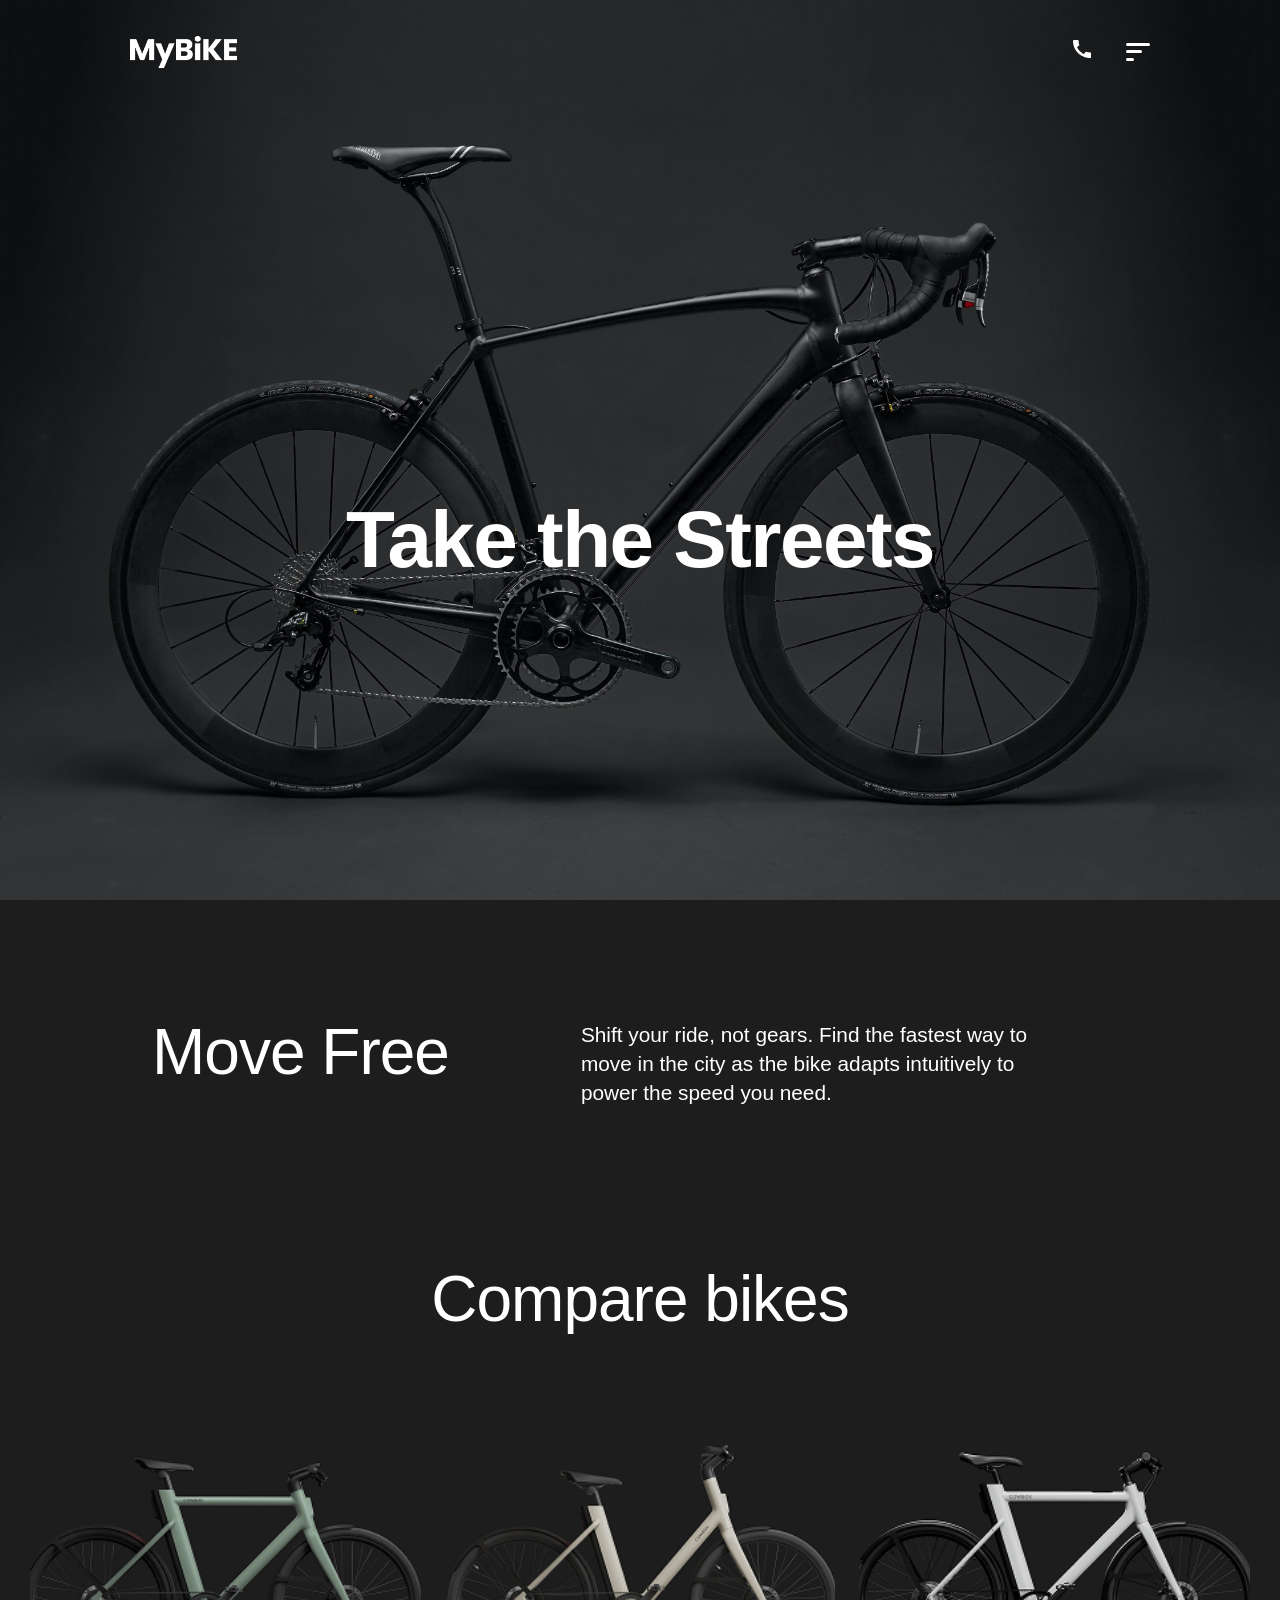
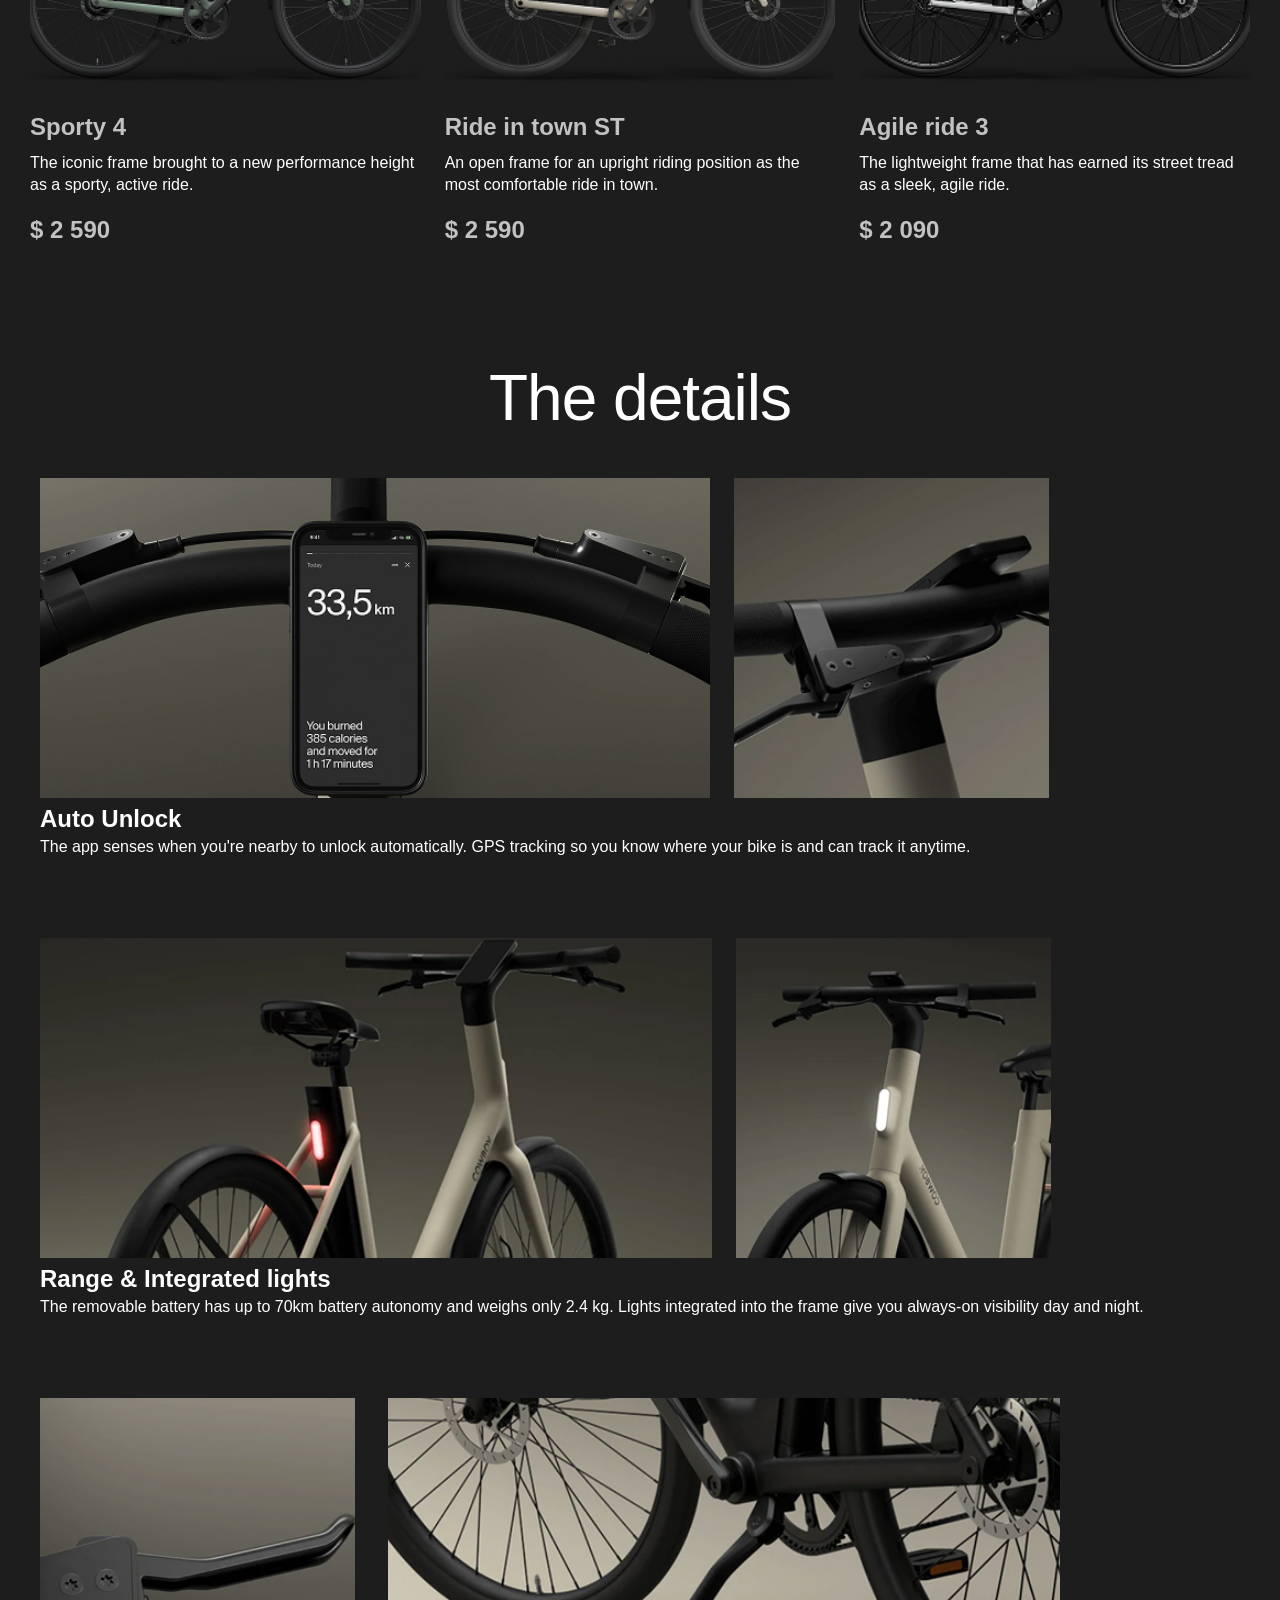
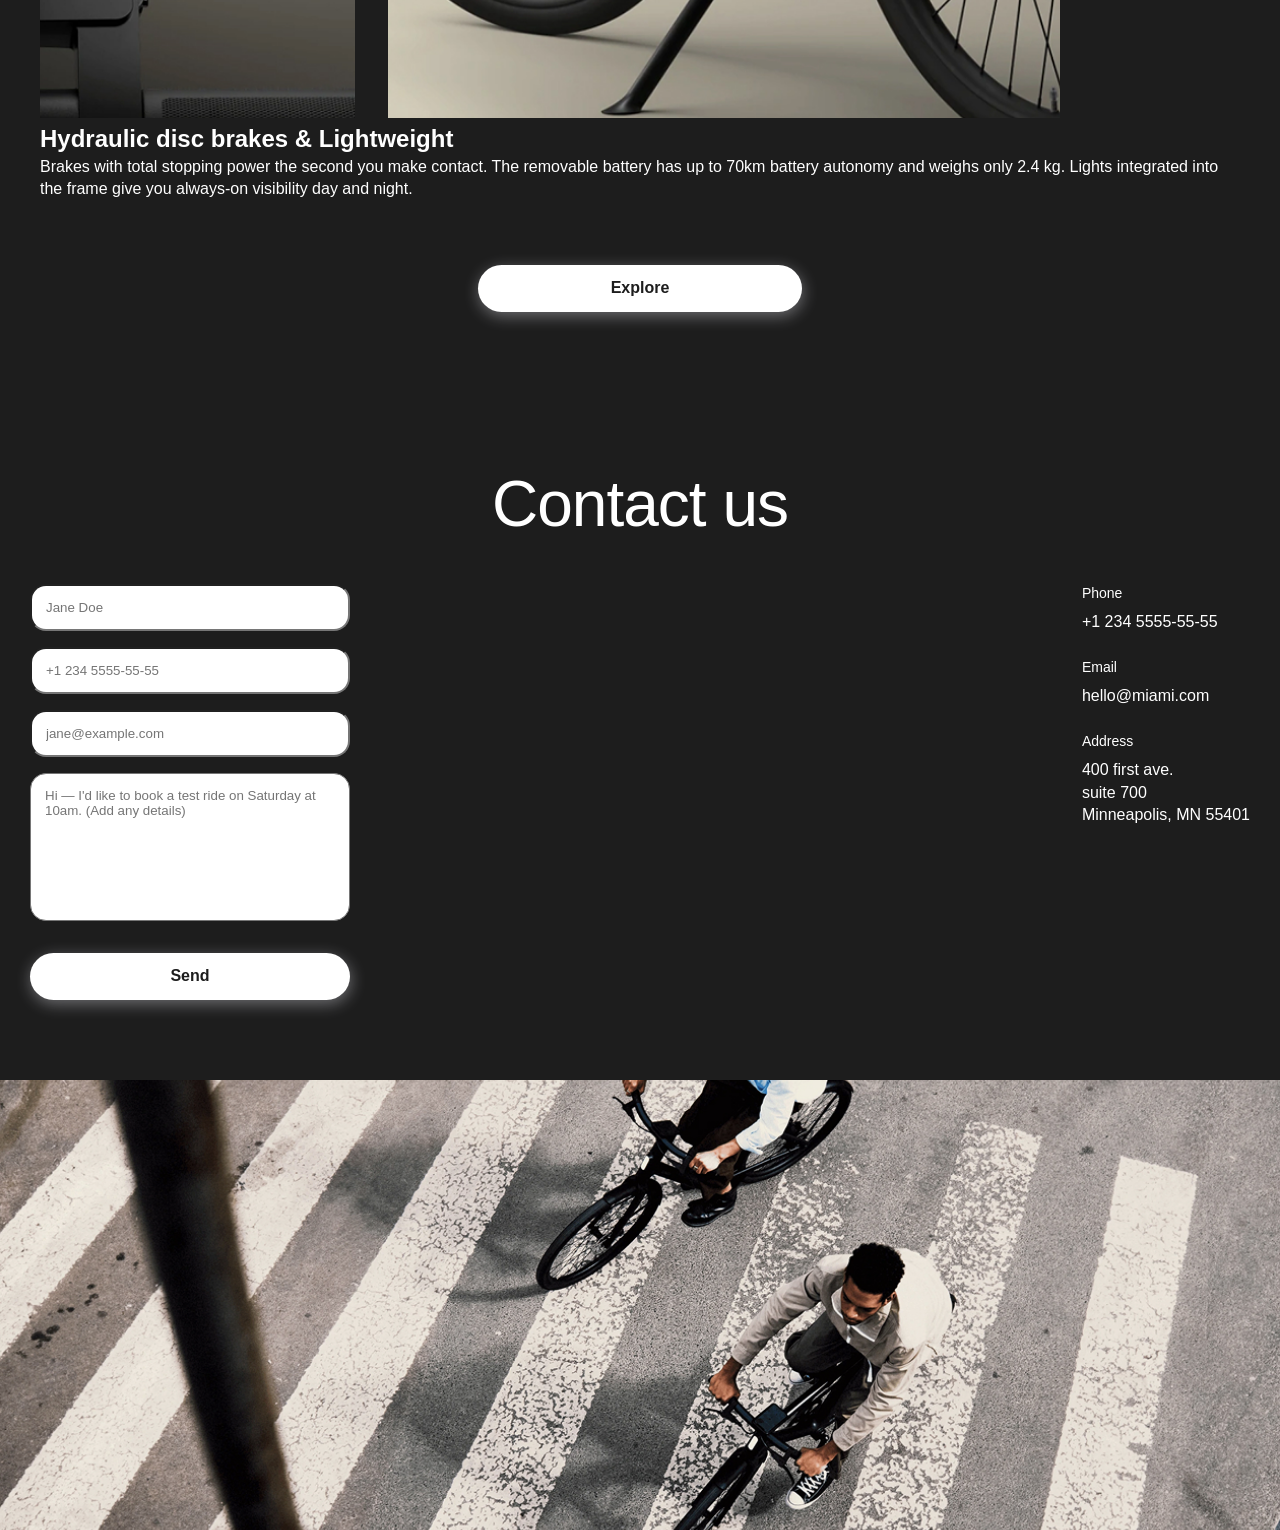
==== commit 67ecaa7d: "Fixing links" ====
--- a/index.html
+++ b/index.html
@@ -154,8 +154,8 @@
               </a>
               <a href="#">
                 <picture>
-                  <source srcset="/src/images/r-l.c9d01f91.jpg" media="(min-width: 1260px)" />
-                  <source srcset="/src/images/r-m.52608378.jpg" media="(min-width: 744px)" />
+                  <source srcset="src/images/r-l.c9d01f91.jpg" media="(min-width: 1260px)" />
+                  <source srcset="src/images/r-m.52608378.jpg" media="(min-width: 744px)" />
                   <img src="src/images/r-s.4fcba4ac.jpg" alt="Auto Unlock right" class="details__img" loading="lazy" />
                 </picture>
               </a>
--- a/src/styles/main.css
+++ b/src/styles/main.css
@@ -168,7 +168,7 @@
 .header {
   width: 100%;
   height: 100vh;
-  background-image: url("src/images/bike-bg-big.84d2f7c0.jpg");
+  background-image: url("../images/bike-bg-big.84d2f7c0.jpg");
   background-position: center center;
   background-repeat: no-repeat;
   background-size: cover;
@@ -181,13 +181,13 @@
 
 @media (max-width: 744px) {
   .header {
-    background-image: url("src/images/bike-bg-744.e8aed2ec.jpg");
+    background-image: url("../images/bike-bg-744.e8aed2ec.jpg");
   }
 }
 
 @media (max-width: 480px) {
   .header {
-    background-image: url("src/images/bike-bg-320.jpg");
+    background-image: url("../images/bike-bg-320.jpg");
   }
 }
 
@@ -635,7 +635,7 @@
 }
 
 .footer {
-  background-image: url("src/images/f-l.5733f50f.jpg");
+  background-image: url("../images/f-l.5733f50f.jpg");
   background-position: center right;
   background-repeat: no-repeat;
   background-size: cover;
